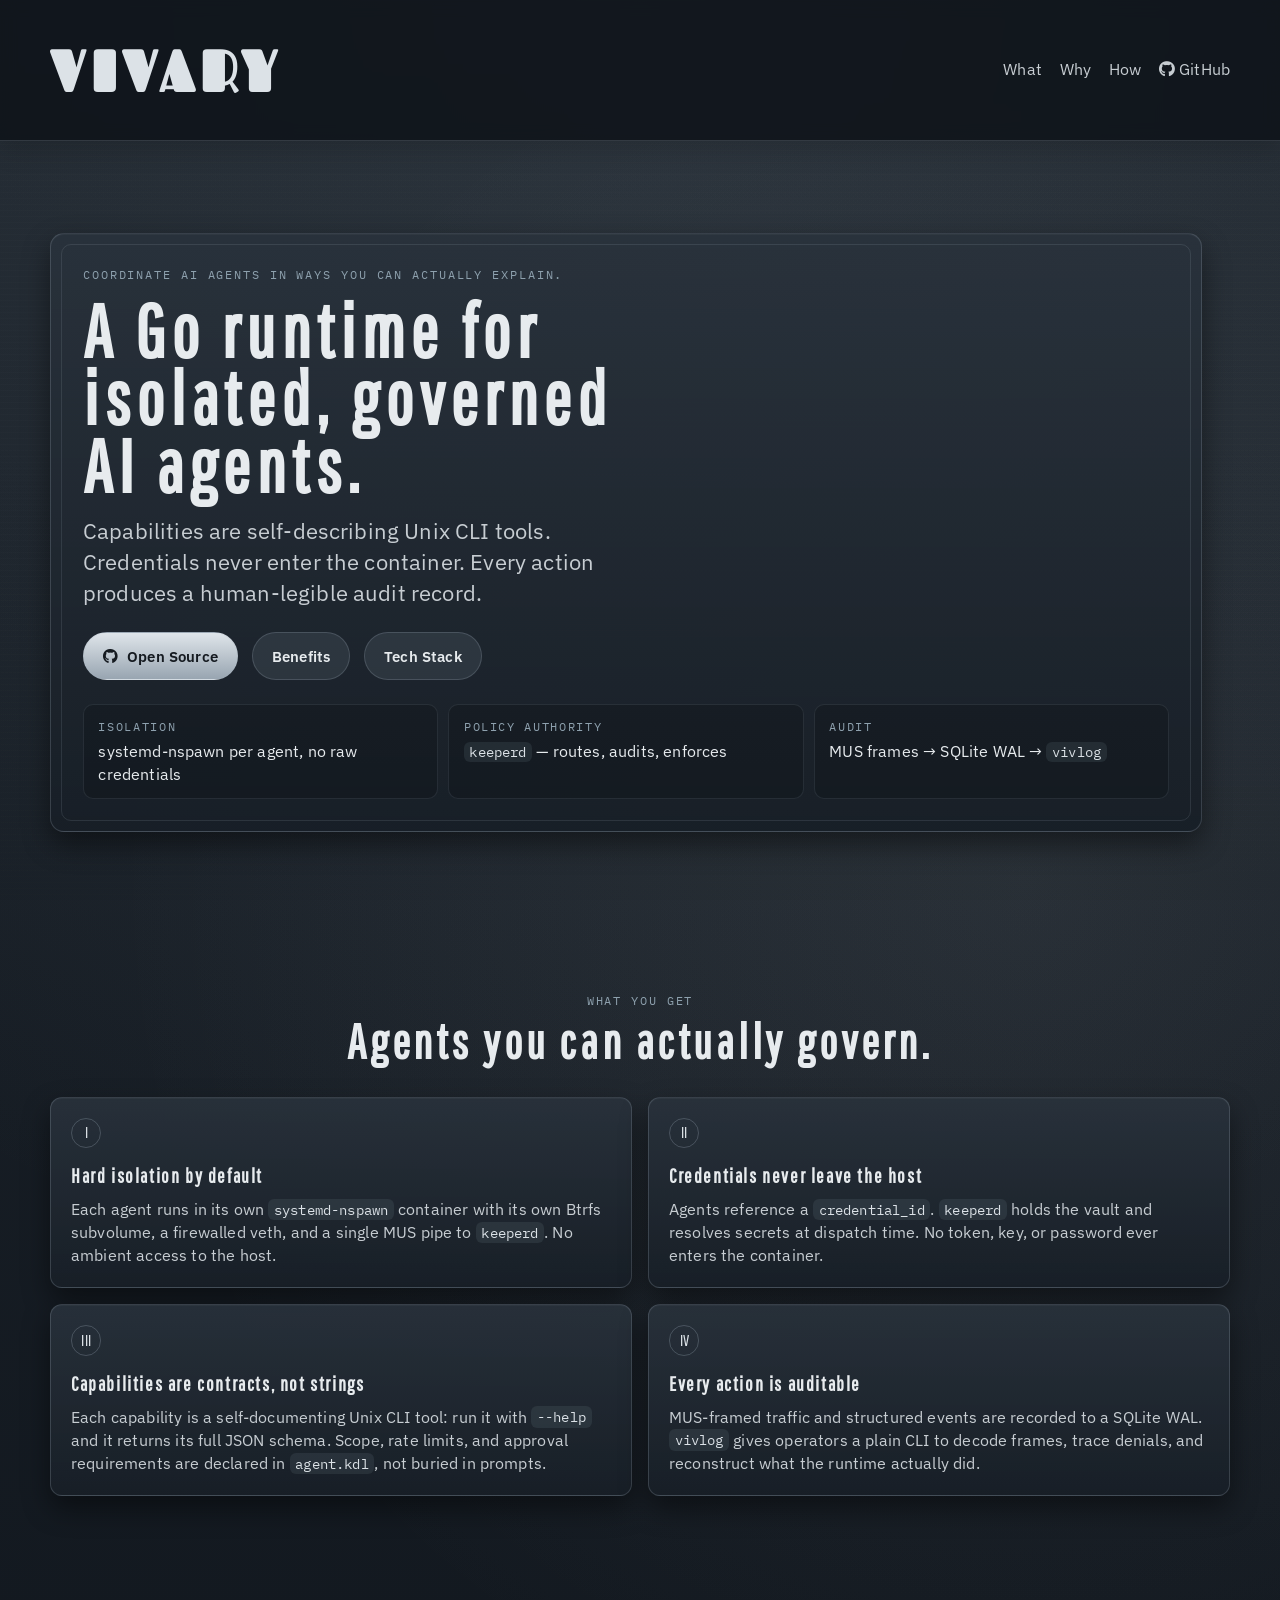
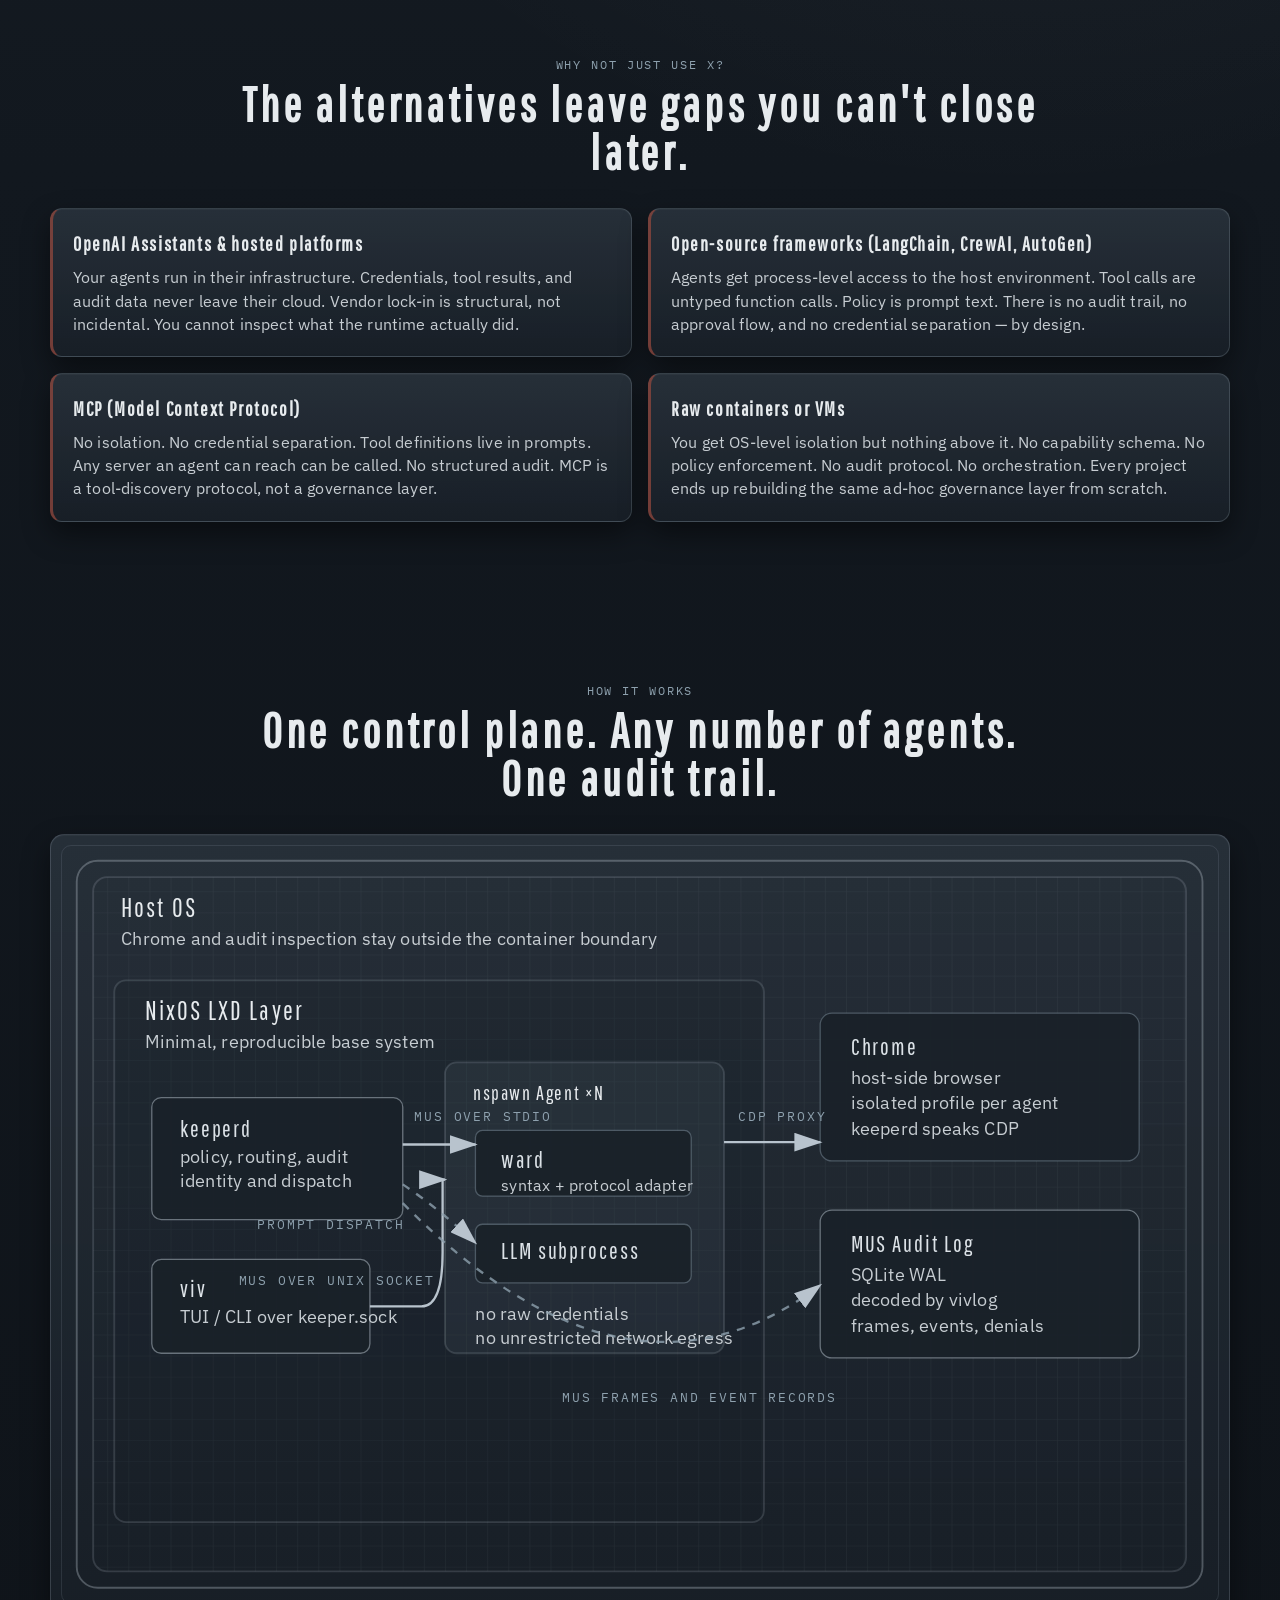
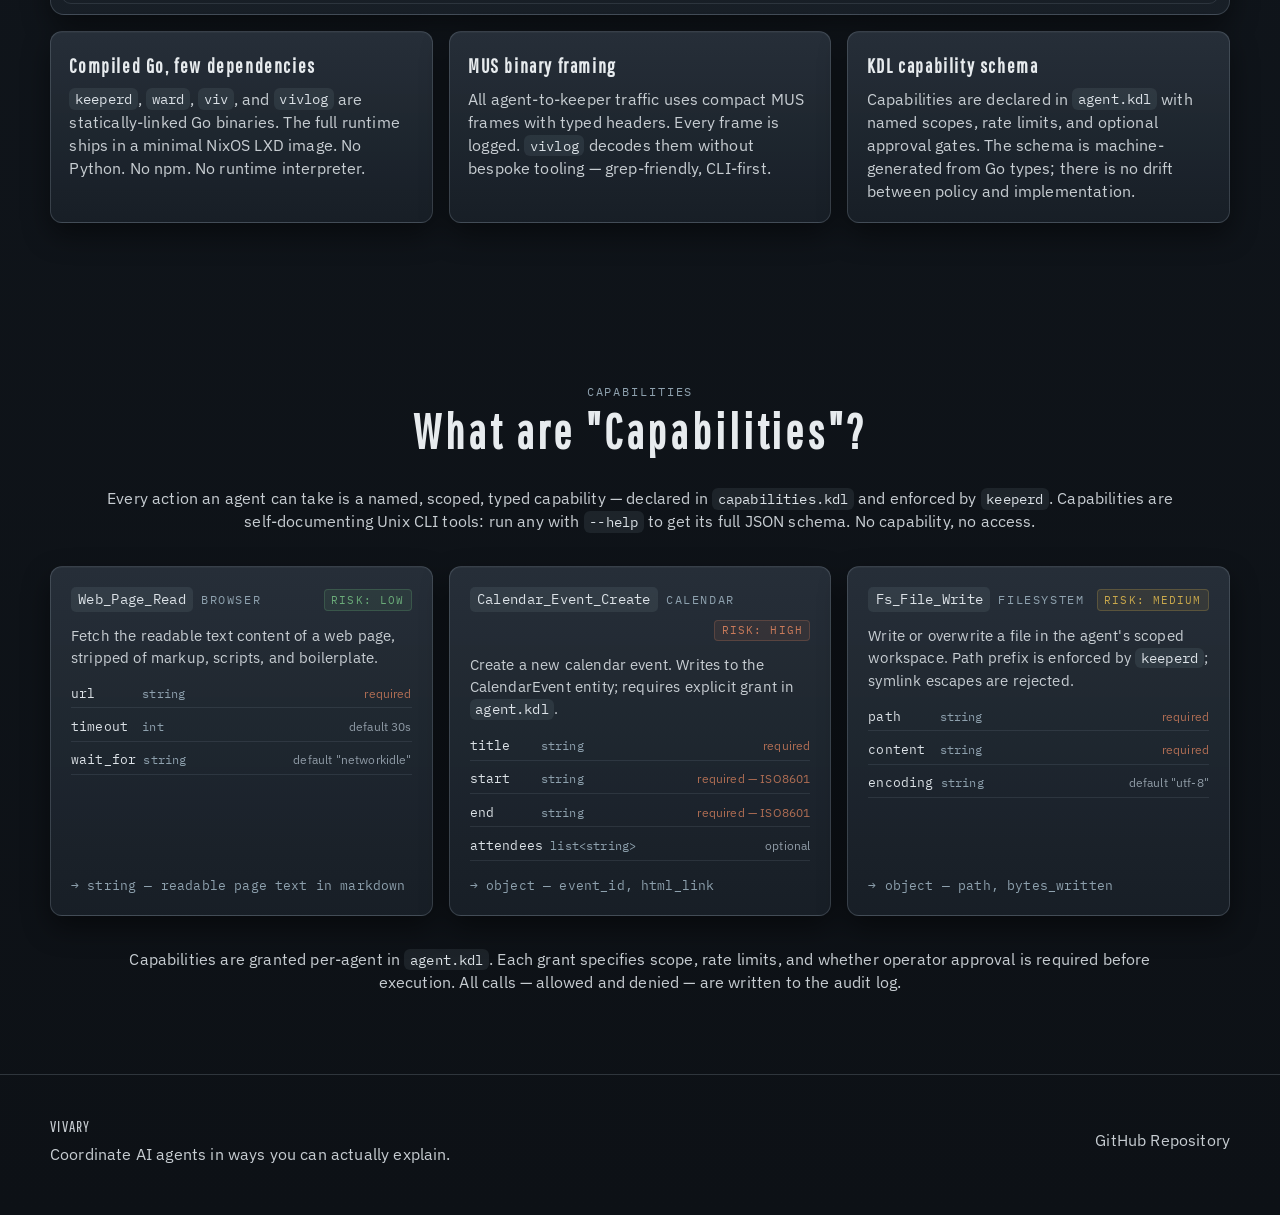
==== website/index.html @ 4c7615ca "Add scroll-shrink nav logo, update hero buttons, add Capabilities section - VIVARY logo tall on page" ====
<!DOCTYPE html>
<html lang="en">
<head>
    <meta charset="UTF-8">
    <meta name="viewport" content="width=device-width, initial-scale=1.0">
    <title>VIVARY - Coordinate AI agents in ways you can actually explain.</title>
    <link rel="stylesheet" href="style.css">
    <link rel="stylesheet" href="https://cdnjs.cloudflare.com/ajax/libs/font-awesome/6.5.1/css/all.min.css">
    <link rel="preconnect" href="https://fonts.googleapis.com">
    <link rel="preconnect" href="https://fonts.gstatic.com" crossorigin>
    <link href="https://fonts.googleapis.com/css2?family=Fascinate&family=Pathway+Gothic+One&family=IBM+Plex+Sans:wght@400;500;600&family=IBM+Plex+Mono:wght@400;500&display=swap" rel="stylesheet">
</head>
<body>
    <div class="page-shell">
        <header class="site-header">
            <nav class="container nav-bar">
                <div class="masthead-mark">
                    <span class="mark-name">VIVARY</span>
                </div>
                <ul class="nav-links">
                    <li><a href="#what">What</a></li>
                    <li><a href="#why">Why</a></li>
                    <li><a href="#how">How</a></li>
                    <li><a href="https://github.com/AgenticWrestling/vivary"><i class="fa-brands fa-github"></i> GitHub</a></li>
                </ul>
            </nav>
        </header>

        <main>
            <section class="hero">
                <div class="container">
                    <div class="hero-copy">
                        <p class="eyebrow">Coordinate AI agents in ways you can actually explain.</p>
                        <h1>A Go runtime for isolated, governed AI agents.</h1>
                        <p class="hero-lead">Capabilities are self-describing Unix CLI tools. Credentials never enter the container. Every action produces a human-legible audit record.</p>
                        <div class="hero-actions">
                            <a href="https://github.com/AgenticWrestling/vivary" class="btn btn-primary"><i class="fa-brands fa-github"></i> Open Source</a>
                            <a href="#what" class="btn btn-secondary">Benefits</a>
                            <a href="#how" class="btn btn-secondary">Tech Stack</a>
                        </div>
                        <dl class="hero-facts">
                            <div>
                                <dt>Isolation</dt>
                                <dd>systemd-nspawn per agent, no raw credentials</dd>
                            </div>
                            <div>
                                <dt>Policy Authority</dt>
                                <dd><code>keeperd</code> — routes, audits, enforces</dd>
                            </div>
                            <div>
                                <dt>Audit</dt>
                                <dd>MUS frames → SQLite WAL → <code>vivlog</code></dd>
                            </div>
                        </dl>
                    </div>
                </div>
            </section>

            <section id="what" class="principles">
                <div class="container">
                    <div class="section-heading">
                        <p class="section-kicker">What you get</p>
                        <h2>Agents you can actually govern.</h2>
                    </div>
                    <div class="principles-grid">
                        <article class="principle-card">
                            <span class="card-index">I</span>
                            <h3>Hard isolation by default</h3>
                            <p>Each agent runs in its own <code>systemd-nspawn</code> container with its own Btrfs subvolume, a firewalled veth, and a single MUS pipe to <code>keeperd</code>. No ambient access to the host.</p>
                        </article>
                        <article class="principle-card">
                            <span class="card-index">II</span>
                            <h3>Credentials never leave the host</h3>
                            <p>Agents reference a <code>credential_id</code>. <code>keeperd</code> holds the vault and resolves secrets at dispatch time. No token, key, or password ever enters the container.</p>
                        </article>
                        <article class="principle-card">
                            <span class="card-index">III</span>
                            <h3>Capabilities are contracts, not strings</h3>
                            <p>Each capability is a self-documenting Unix CLI tool: run it with <code>--help</code> and it returns its full JSON schema. Scope, rate limits, and approval requirements are declared in <code>agent.kdl</code>, not buried in prompts.</p>
                        </article>
                        <article class="principle-card">
                            <span class="card-index">IV</span>
                            <h3>Every action is auditable</h3>
                            <p>MUS-framed traffic and structured events are recorded to a SQLite WAL. <code>vivlog</code> gives operators a plain CLI to decode frames, trace denials, and reconstruct what the runtime actually did.</p>
                        </article>
                    </div>
                </div>
            </section>

            <section id="why" class="why-section">
                <div class="container">
                    <div class="section-heading">
                        <p class="section-kicker">Why not just use X?</p>
                        <h2>The alternatives leave gaps you can't close later.</h2>
                    </div>
                    <div class="why-grid">
                        <article class="why-card">
                            <h3>OpenAI Assistants &amp; hosted platforms</h3>
                            <p>Your agents run in their infrastructure. Credentials, tool results, and audit data never leave their cloud. Vendor lock-in is structural, not incidental. You cannot inspect what the runtime actually did.</p>
                        </article>
                        <article class="why-card">
                            <h3>Open-source frameworks (LangChain, CrewAI, AutoGen)</h3>
                            <p>Agents get process-level access to the host environment. Tool calls are untyped function calls. Policy is prompt text. There is no audit trail, no approval flow, and no credential separation — by design.</p>
                        </article>
                        <article class="why-card">
                            <h3>MCP (Model Context Protocol)</h3>
                            <p>No isolation. No credential separation. Tool definitions live in prompts. Any server an agent can reach can be called. No structured audit. MCP is a tool-discovery protocol, not a governance layer.</p>
                        </article>
                        <article class="why-card">
                            <h3>Raw containers or VMs</h3>
                            <p>You get OS-level isolation but nothing above it. No capability schema. No policy enforcement. No audit protocol. No orchestration. Every project ends up rebuilding the same ad-hoc governance layer from scratch.</p>
                        </article>
                    </div>
                </div>
            </section>

            <section id="how" class="apparatus">
                <div class="container">
                    <div class="section-heading">
                        <p class="section-kicker">How it works</p>
                        <h2>One control plane. Any number of agents. One audit trail.</h2>
                    </div>

                    <div class="diagram-shell">
                        <svg viewBox="0 0 980 640" xmlns="http://www.w3.org/2000/svg" class="apparatus-diagram" aria-labelledby="arch-title arch-desc" role="img">
                            <title id="arch-title">VIVARY architecture diagram</title>
                            <desc id="arch-desc">A host OS containing a NixOS LXD layer with keeperd and multiple nspawn agent containers, plus host-side Chrome and MUS audit logs decoded by vivlog.</desc>

                            <defs>
                                <marker id="signal-head" markerWidth="12" markerHeight="8" refX="11" refY="4" orient="auto">
                                    <polygon points="0 0, 12 4, 0 8" fill="#b8c3cd" />
                                </marker>
                                <pattern id="paper-grid" width="18" height="18" patternUnits="userSpaceOnUse">
                                    <path d="M 18 0 L 0 0 0 18" fill="none" stroke="rgba(184,195,205,0.08)" stroke-width="1"/>
                                </pattern>
                            </defs>

                            <rect x="10" y="10" width="960" height="620" rx="18" class="diagram-boundary outer-shell"/>
                            <rect x="24" y="24" width="932" height="592" rx="12" class="diagram-boundary inner-shell"/>
                            <rect x="24" y="24" width="932" height="592" rx="12" fill="url(#paper-grid)"/>

                            <text x="48" y="58" class="diagram-title">Host OS</text>
                            <text x="48" y="82" class="diagram-caption">Chrome and audit inspection stay outside the container boundary</text>

                            <rect x="42" y="112" width="554" height="462" rx="10" class="diagram-boundary container-zone"/>
                            <text x="68" y="146" class="diagram-title">NixOS LXD Layer</text>
                            <text x="68" y="170" class="diagram-caption">Minimal, reproducible base system</text>

                            <rect x="74" y="212" width="214" height="104" rx="8" class="diagram-box keeper-box"/>
                            <text x="98" y="246" class="diagram-box-title">keeperd</text>
                            <text x="98" y="268" class="diagram-box-text">policy, routing, audit</text>
                            <text x="98" y="288" class="diagram-box-text">identity and dispatch</text>

                            <rect x="74" y="350" width="186" height="80" rx="8" class="diagram-box ctl-box"/>
                            <text x="98" y="382" class="diagram-box-title">viv</text>
                            <text x="98" y="404" class="diagram-box-text">TUI / CLI over keeper.sock</text>

                            <rect x="324" y="182" width="238" height="248" rx="10" class="diagram-boundary ward-zone"/>
                            <text x="348" y="214" class="diagram-title small">nspawn Agent ×N</text>

                            <rect x="350" y="240" width="184" height="56" rx="6" class="diagram-box ward-box"/>
                            <text x="372" y="272" class="diagram-box-title">ward</text>
                            <text x="372" y="292" class="diagram-box-text tight">syntax + protocol adapter</text>

                            <rect x="350" y="320" width="184" height="50" rx="6" class="diagram-box llm-box"/>
                            <text x="372" y="350" class="diagram-box-title">LLM subprocess</text>

                            <text x="350" y="402" class="diagram-caption">no raw credentials</text>
                            <text x="350" y="422" class="diagram-caption">no unrestricted network egress</text>

                            <rect x="644" y="140" width="272" height="126" rx="10" class="diagram-box chrome-box"/>
                            <text x="670" y="176" class="diagram-box-title">Chrome</text>
                            <text x="670" y="200" class="diagram-box-text">host-side browser</text>
                            <text x="670" y="222" class="diagram-box-text">isolated profile per agent</text>
                            <text x="670" y="244" class="diagram-box-text">keeperd speaks CDP</text>

                            <rect x="644" y="308" width="272" height="126" rx="10" class="diagram-box audit-box"/>
                            <text x="670" y="344" class="diagram-box-title">MUS Audit Log</text>
                            <text x="670" y="368" class="diagram-box-text">SQLite WAL</text>
                            <text x="670" y="390" class="diagram-box-text">decoded by vivlog</text>
                            <text x="670" y="412" class="diagram-box-text">frames, events, denials</text>

                            <path d="M260 390 H304 Q322 390 322 344 V282 H324" class="signal-line" marker-end="url(#signal-head)"/>
                            <text x="148" y="372" class="signal-label">MUS over Unix socket</text>

                            <path d="M288 252 H350" class="signal-line" marker-end="url(#signal-head)"/>
                            <text x="298" y="232" class="signal-label">MUS over stdio</text>

                            <path d="M562 250 H644" class="signal-line" marker-end="url(#signal-head)"/>
                            <text x="574" y="232" class="signal-label">CDP proxy</text>

                            <path d="M288 286 Q318 306 350 336" class="signal-line soft" marker-end="url(#signal-head)"/>
                            <text x="164" y="324" class="signal-label">prompt dispatch</text>

                            <path d="M288 302 Q480 496 644 372" class="signal-line soft" marker-end="url(#signal-head)"/>
                            <text x="424" y="472" class="signal-label">MUS frames and event records</text>
                        </svg>
                    </div>

                    <div class="apparatus-notes">
                        <article>
                            <h3>Compiled Go, few dependencies</h3>
                            <p><code>keeperd</code>, <code>ward</code>, <code>viv</code>, and <code>vivlog</code> are statically-linked Go binaries. The full runtime ships in a minimal NixOS LXD image. No Python. No npm. No runtime interpreter.</p>
                        </article>
                        <article>
                            <h3>MUS binary framing</h3>
                            <p>All agent-to-keeper traffic uses compact MUS frames with typed headers. Every frame is logged. <code>vivlog</code> decodes them without bespoke tooling — grep-friendly, CLI-first.</p>
                        </article>
                        <article>
                            <h3>KDL capability schema</h3>
                            <p>Capabilities are declared in <code>agent.kdl</code> with named scopes, rate limits, and optional approval gates. The schema is machine-generated from Go types; there is no drift between policy and implementation.</p>
                        </article>
                    </div>
                </div>
            </section>
        </main>

            <section id="capabilities" class="capabilities-section">
                <div class="container">
                    <div class="section-heading">
                        <p class="section-kicker">Capabilities</p>
                        <h2>What are "Capabilities"?</h2>
                    </div>
                    <p class="cap-intro">Every action an agent can take is a named, scoped, typed capability — declared in <code>capabilities.kdl</code> and enforced by <code>keeperd</code>. Capabilities are self-documenting Unix CLI tools: run any with <code>--help</code> to get its full JSON schema. No capability, no access.</p>
                    <div class="cap-grid">

                        <article class="cap-card">
                            <div class="cap-head">
                                <code class="cap-name">Web_Page_Read</code>
                                <span class="cap-category">Browser</span>
                                <span class="cap-risk cap-risk--low">risk: low</span>
                            </div>
                            <p class="cap-desc">Fetch the readable text content of a web page, stripped of markup, scripts, and boilerplate.</p>
                            <ul class="cap-fields">
                                <li><span class="field-name">url</span><span class="field-type">string</span><span class="field-req">required</span></li>
                                <li><span class="field-name">timeout</span><span class="field-type">int</span><span class="field-opt">default 30s</span></li>
                                <li><span class="field-name">wait_for</span><span class="field-type">string</span><span class="field-opt">default "networkidle"</span></li>
                            </ul>
                            <div class="cap-returns">→ string — readable page text in markdown</div>
                        </article>

                        <article class="cap-card">
                            <div class="cap-head">
                                <code class="cap-name">Calendar_Event_Create</code>
                                <span class="cap-category">Calendar</span>
                                <span class="cap-risk cap-risk--high">risk: high</span>
                            </div>
                            <p class="cap-desc">Create a new calendar event. Writes to the CalendarEvent entity; requires explicit grant in <code>agent.kdl</code>.</p>
                            <ul class="cap-fields">
                                <li><span class="field-name">title</span><span class="field-type">string</span><span class="field-req">required</span></li>
                                <li><span class="field-name">start</span><span class="field-type">string</span><span class="field-req">required — ISO8601</span></li>
                                <li><span class="field-name">end</span><span class="field-type">string</span><span class="field-req">required — ISO8601</span></li>
                                <li><span class="field-name">attendees</span><span class="field-type">list&lt;string&gt;</span><span class="field-opt">optional</span></li>
                            </ul>
                            <div class="cap-returns">→ object — event_id, html_link</div>
                        </article>

                        <article class="cap-card">
                            <div class="cap-head">
                                <code class="cap-name">Fs_File_Write</code>
                                <span class="cap-category">Filesystem</span>
                                <span class="cap-risk cap-risk--medium">risk: medium</span>
                            </div>
                            <p class="cap-desc">Write or overwrite a file in the agent's scoped workspace. Path prefix is enforced by <code>keeperd</code>; symlink escapes are rejected.</p>
                            <ul class="cap-fields">
                                <li><span class="field-name">path</span><span class="field-type">string</span><span class="field-req">required</span></li>
                                <li><span class="field-name">content</span><span class="field-type">string</span><span class="field-req">required</span></li>
                                <li><span class="field-name">encoding</span><span class="field-type">string</span><span class="field-opt">default "utf-8"</span></li>
                            </ul>
                            <div class="cap-returns">→ object — path, bytes_written</div>
                        </article>

                    </div>
                    <p class="cap-note">Capabilities are granted per-agent in <code>agent.kdl</code>. Each grant specifies scope, rate limits, and whether operator approval is required before execution. All calls — allowed and denied — are written to the audit log.</p>
                </div>
            </section>

        <footer class="site-footer">
            <div class="container footer-content">
                <div>
                    <p class="footer-mark">VIVARY</p>
                    <p>Coordinate AI agents in ways you can actually explain.</p>
                </div>
                <div>
                    <a href="https://github.com/AgenticWrestling/vivary">GitHub Repository</a>
                </div>
            </div>
        </footer>
    </div>
    <script>
        const hdr = document.querySelector('.site-header');
        window.addEventListener('scroll', function () {
            hdr.classList.toggle('scrolled', window.scrollY > 80);
        }, { passive: true });
    </script>
</body>
</html>
---- website/style.css ----
:root {
    --bg-ink: #0f1318;
    --bg-deep: #1a2129;
    --bg-panel: rgba(35, 43, 53, 0.9);
    --bg-panel-strong: rgba(25, 32, 40, 0.96);
    --text-main: #e7ebee;
    --text-soft: #c7cdd2;
    --steel: #8f9ba6;
    --steel-bright: #dce2e7;
    --signal: #8ea1ae;
    --warning: #9b4b3f;
    --line: rgba(167, 181, 194, 0.22);
    --line-soft: rgba(167, 181, 194, 0.12);
    --shadow: rgba(0, 0, 0, 0.45);
    --font-display: 'Pathway Gothic One', sans-serif;
    --font-logo: 'Fascinate', serif;
    --font-body: 'IBM Plex Sans', sans-serif;
    --font-mono: 'IBM Plex Mono', monospace;
}

* {
    box-sizing: border-box;
    margin: 0;
    padding: 0;
}

html {
    scroll-behavior: smooth;
}

body {
    min-height: 100vh;
    color: var(--text-main);
    font-family: var(--font-body);
    line-height: 1.45;
    background:
        radial-gradient(circle at top, rgba(142, 161, 174, 0.14), transparent 30%),
        radial-gradient(circle at 80% 20%, rgba(220, 226, 231, 0.07), transparent 25%),
        linear-gradient(180deg, #1d242c 0%, #12181f 40%, #0d1116 100%);
    letter-spacing: 0.01em;
}

body::before {
    content: "";
    position: fixed;
    inset: 0;
    pointer-events: none;
    background:
        linear-gradient(rgba(255, 255, 255, 0.015), rgba(0, 0, 0, 0.03)),
        repeating-linear-gradient(0deg, transparent 0 5px, rgba(255, 255, 255, 0.01) 5px 6px);
    opacity: 0.65;
}

.page-shell {
    position: relative;
}

.container {
    width: min(1180px, calc(100% - 2.25rem));
    margin: 0 auto;
}

.site-header {
    position: sticky;
    top: 0;
    z-index: 10;
    backdrop-filter: blur(8px);
    background: rgba(14, 18, 24, 0.84);
    border-bottom: 1px solid var(--line);
    box-shadow: 0 8px 24px rgba(0, 0, 0, 0.16);
}

.nav-bar {
    display: flex;
    justify-content: space-between;
    align-items: center;
    gap: 1.5rem;
    min-height: 72px;
    transition: min-height 0.35s ease;
}

.site-header:not(.scrolled) .nav-bar {
    min-height: 140px;
}

.masthead-mark {
    display: flex;
    flex-direction: column;
    gap: 0.08rem;
}

.mark-kicker,
.section-kicker,
.eyebrow,
.signal-label,
.readout-label {
    font-family: var(--font-mono);
    font-size: 0.74rem;
    text-transform: uppercase;
    letter-spacing: 0.16em;
    color: var(--signal);
}

.mark-name,
.plate-logo {
    font-family: var(--font-logo);
    color: var(--steel-bright);
}

h1,
h2,
h3,
.diagram-title,
.diagram-box-title,
.footer-mark {
    font-family: var(--font-display);
    letter-spacing: 0.08em;
}

.mark-name {
    font-size: 3.8rem;
    letter-spacing: 0.06em;
    transition: font-size 0.35s ease;
}

.site-header.scrolled .mark-name {
    font-size: 1.9rem;
}

.mark-kicker {
    max-width: 24ch;
}

.nav-links {
    list-style: none;
    display: flex;
    gap: 1.1rem;
    align-items: center;
}

.nav-links a,
.site-footer a {
    color: var(--text-soft);
    text-decoration: none;
    font-size: 1rem;
}

.nav-links a:hover,
.site-footer a:hover {
    color: var(--steel-bright);
}

.hero,
.principles,
.apparatus,
.instruments {
    position: relative;
    padding: 5rem 0;
}

.hero {
    padding-top: 5.75rem;
}

.hero-grid {
    display: grid;
    grid-template-columns: minmax(0, 1.2fr) minmax(300px, 0.9fr);
    gap: 1.5rem;
    align-items: stretch;
}

.hero > .container > .hero-copy {
    max-width: 72rem;
}

.hero-copy,
.hero-plate,
.principle-card,
.diagram-shell,
.apparatus-notes article,
.instrument-panel {
    position: relative;
    background: linear-gradient(180deg, rgba(41, 50, 60, 0.9), rgba(24, 31, 39, 0.98));
    border: 1px solid var(--line);
    box-shadow: 0 12px 28px var(--shadow), inset 0 1px 0 rgba(255, 255, 255, 0.03);
}

.hero-copy,
.hero-plate,
.instrument-panel,
.diagram-shell {
    border-radius: 14px;
}

.hero-copy {
    padding: 2rem;
}

.hero-copy::before,
.hero-plate::before,
.diagram-shell::before,
.instrument-panel::before {
    content: "";
    position: absolute;
    inset: 10px;
    border: 1px solid rgba(167, 181, 194, 0.14);
    border-radius: 10px;
    pointer-events: none;
}

.eyebrow {
    margin-bottom: 0.85rem;
}

h1 {
    font-size: clamp(2.6rem, 7vw, 4.6rem);
    line-height: 0.92;
    margin-bottom: 1rem;
    color: var(--text-main);
    max-width: 20ch;
}

.hero-lead {
    font-size: clamp(1.1rem, 2vw, 1.35rem);
    color: var(--text-soft);
    max-width: 34rem;
    margin-bottom: 1.4rem;
}

.hero-actions {
    display: flex;
    gap: 0.85rem;
    flex-wrap: wrap;
    margin-bottom: 1.5rem;
}

.btn {
    display: inline-flex;
    align-items: center;
    gap: 0.55rem;
    padding: 0.75rem 1.2rem;
    border-radius: 999px;
    border: 1px solid var(--line);
    text-decoration: none;
    font-weight: 600;
    font-size: 0.95rem;
    transition: transform 180ms ease, border-color 180ms ease, background-color 180ms ease;
}

.btn:hover {
    transform: translateY(-2px);
}

.btn-primary {
    background: linear-gradient(180deg, #dfe5ea, #98a5b1);
    color: #151a20;
}

.btn-secondary {
    background: rgba(142, 161, 174, 0.14);
    color: var(--text-main);
}

.btn-secondary:hover {
    border-color: rgba(142, 161, 174, 0.55);
}

.hero-facts {
    display: grid;
    grid-template-columns: repeat(3, minmax(0, 1fr));
    gap: 0.65rem;
}

.hero-facts div {
    padding: 0.8rem 0.9rem;
    border-radius: 10px;
    background: rgba(0, 0, 0, 0.16);
    border: 1px solid var(--line-soft);
}

.hero-facts dt {
    font-family: var(--font-mono);
    font-size: 0.74rem;
    color: var(--signal);
    text-transform: uppercase;
    letter-spacing: 0.14em;
    margin-bottom: 0.3rem;
}

.hero-facts dd {
    font-size: 0.98rem;
}

.hero-plate {
    display: flex;
    align-items: center;
    justify-content: center;
    padding: 1rem;
    background:
        radial-gradient(circle at top, rgba(184, 195, 205, 0.08), transparent 40%),
        linear-gradient(180deg, rgba(38, 46, 55, 0.98), rgba(23, 29, 36, 0.98));
}

.plate-frame {
    width: 100%;
    padding: 1.35rem;
    border-radius: 12px;
    border: 1px solid rgba(167, 181, 194, 0.22);
    background: linear-gradient(180deg, rgba(31, 38, 47, 0.96), rgba(20, 25, 31, 0.98));
}

.plate-header,
.plate-readout {
    display: grid;
    gap: 0.6rem;
}

.plate-header {
    grid-template-columns: repeat(2, minmax(0, 1fr));
    font-family: var(--font-mono);
    font-size: 0.74rem;
    color: var(--signal);
    text-transform: uppercase;
    letter-spacing: 0.16em;
}

.plate-header span:last-child {
    text-align: right;
}

.plate-logo {
    margin: 1.35rem 0 0.55rem;
    font-size: clamp(2.6rem, 8vw, 5rem);
    text-align: center;
    letter-spacing: 0.06em;
}

.plate-subtitle {
    text-align: center;
    font-size: 1.05rem;
    color: var(--text-soft);
}

.plate-rule {
    height: 1px;
    margin: 1.1rem 0;
    background: linear-gradient(90deg, transparent, rgba(167, 181, 194, 0.7), transparent);
}

.plate-readout {
    grid-template-columns: 1fr;
}

.plate-readout div {
    display: flex;
    justify-content: space-between;
    gap: 1rem;
    padding: 0.7rem 0;
    border-bottom: 1px solid var(--line-soft);
}

.readout-value {
    font-family: var(--font-mono);
    color: var(--steel-bright);
    font-size: 0.84rem;
}

.section-heading {
    max-width: 50rem;
    margin: 0 auto 2rem;
    text-align: center;
}

.section-heading .section-kicker {
    margin-bottom: 0.45rem;
}

h2 {
    font-size: clamp(1.9rem, 4vw, 3rem);
    line-height: 1;
    color: var(--text-main);
}

.principles-grid,
.apparatus-notes,
.instruments-grid {
    display: grid;
    gap: 1rem;
}

.principles-grid {
    grid-template-columns: repeat(2, minmax(0, 1fr));
}

.principle-card {
    border-radius: 12px;
    padding: 1.25rem;
}

.card-index {
    display: inline-flex;
    align-items: center;
    justify-content: center;
    width: 1.9rem;
    height: 1.9rem;
    margin-bottom: 0.8rem;
    border-radius: 50%;
    border: 1px solid rgba(167, 181, 194, 0.28);
    color: var(--steel-bright);
    font-family: var(--font-display);
}

h3 {
    font-size: 1.25rem;
    margin-bottom: 0.5rem;
    color: var(--text-main);
}

.principle-card p,
.apparatus-notes p,
.instrument-panel li,
.site-footer p {
    font-size: 1rem;
    color: var(--text-soft);
}

code {
    padding: 0.08rem 0.35rem;
    border-radius: 6px;
    background: rgba(142, 161, 174, 0.12);
    color: var(--steel-bright);
    font-family: var(--font-mono);
    font-size: 0.9em;
}

.diagram-shell {
    padding: 0.9rem;
    overflow: hidden;
}

.apparatus-diagram {
    width: 100%;
    height: auto;
    display: block;
    border-radius: 8px;
}

.diagram-boundary {
    fill: none;
    stroke-width: 1.6;
}

.outer-shell {
    stroke: rgba(184, 195, 205, 0.34);
}

.inner-shell,
.container-zone,
.ward-zone {
    stroke: rgba(184, 195, 205, 0.18);
}

.container-zone {
    fill: rgba(24, 32, 41, 0.24);
}

.ward-zone {
    fill: rgba(142, 161, 174, 0.08);
}

.diagram-title {
    fill: var(--text-main);
    font-family: var(--font-display);
    font-size: 22px;
    letter-spacing: 0.08em;
}

.diagram-title.small {
    font-size: 17px;
}

.diagram-caption,
.diagram-box-text {
    fill: var(--text-soft);
    font-family: var(--font-body);
    font-size: 15px;
}

.diagram-box {
    fill: rgba(26, 33, 41, 0.92);
    stroke-width: 1.1;
}

.keeper-box,
.ctl-box,
.audit-box {
    stroke: rgba(184, 195, 205, 0.5);
}

.ward-box,
.chrome-box,
.llm-box {
    stroke: rgba(142, 161, 174, 0.42);
}

.diagram-box-title {
    fill: var(--steel-bright);
    font-family: var(--font-display);
    font-size: 20px;
    letter-spacing: 0.08em;
}

.diagram-box-text.tight {
    font-size: 14px;
}

.signal-line {
    fill: none;
    stroke: #b8c3cd;
    stroke-width: 2;
}

.signal-line.soft {
    stroke: rgba(142, 161, 174, 0.8);
    stroke-dasharray: 7 7;
}

.signal-label {
    fill: var(--signal);
    font-family: var(--font-mono);
    font-size: 11px;
    letter-spacing: 0.14em;
    text-transform: uppercase;
}

.apparatus-notes {
    margin-top: 1rem;
    grid-template-columns: repeat(3, minmax(0, 1fr));
}

.apparatus-notes article,
.instrument-panel {
    border-radius: 12px;
    padding: 1.15rem;
}

.instruments-grid {
    grid-template-columns: repeat(2, minmax(0, 1fr));
}

.instrument-panel.dark {
    background: linear-gradient(180deg, rgba(22, 28, 35, 0.98), rgba(16, 21, 27, 0.98));
}

.instrument-list {
    list-style: none;
    display: grid;
    gap: 0.75rem;
    margin-top: 1rem;
}

.instrument-list li {
    display: flex;
    align-items: baseline;
    gap: 0.7rem;
    padding-bottom: 0.7rem;
    border-bottom: 1px solid var(--line-soft);
}

.instrument-list span {
    min-width: 1.8rem;
    font-family: var(--font-mono);
    color: var(--steel-bright);
    font-size: 0.8rem;
}

.instrument-list.muted span {
    color: var(--warning);
}

.site-footer {
    padding: 2.5rem 0 3rem;
    border-top: 1px solid var(--line);
}

.footer-content {
    display: flex;
    justify-content: space-between;
    align-items: center;
    gap: 1rem;
}

.footer-mark {
    font-size: 1.2rem;
    color: var(--steel-bright);
    margin-bottom: 0.3rem;
}

@media (max-width: 980px) {
    .hero-grid,
    .principles-grid,
    .apparatus-notes,
    .instruments-grid,
    .hero-facts {
        grid-template-columns: 1fr;
    }

    .nav-bar,
    .footer-content {
        flex-direction: column;
        align-items: flex-start;
    }

    .nav-links {
        flex-wrap: wrap;
    }

    .diagram-shell {
        padding: 0.7rem;
    }

    .why-grid {
        grid-template-columns: 1fr;
    }
}

@media (max-width: 680px) {
    .hero,
    .principles,
    .apparatus,
    .instruments {
        padding: 4rem 0;
    }

    .container {
        width: min(100% - 1.3rem, 1180px);
    }

    .hero-copy,
    .hero-plate,
    .principle-card,
    .apparatus-notes article,
    .instrument-panel {
        padding: 1rem;
    }

    .btn {
        width: 100%;
        justify-content: center;
    }

    .plate-header,
    .plate-readout div {
        grid-template-columns: 1fr;
    }

    .plate-header span:last-child {
        text-align: left;
    }

    .nav-links {
        gap: 0.7rem;
    }

    .nav-links a {
        font-size: 0.95rem;
    }

    .hero-facts {
        grid-template-columns: 1fr;
    }

    .why-section {
        padding: 4rem 0;
    }
}

.why-section {
    position: relative;
    padding: 5rem 0;
}

.why-grid {
    display: grid;
    grid-template-columns: repeat(2, minmax(0, 1fr));
    gap: 1rem;
}

.why-card {
    position: relative;
    background: linear-gradient(180deg, rgba(41, 50, 60, 0.9), rgba(24, 31, 39, 0.98));
    border: 1px solid var(--line);
    border-left: 3px solid rgba(155, 75, 63, 0.7);
    box-shadow: 0 12px 28px var(--shadow), inset 0 1px 0 rgba(255, 255, 255, 0.03);
    border-radius: 12px;
    padding: 1.25rem;
}

.why-card h3 {
    color: var(--text-main);
    margin-bottom: 0.5rem;
}

.why-card p {
    font-size: 1rem;
    color: var(--text-soft);
}

/* ── Capabilities section ─────────────────────────────────────────────────── */

.capabilities-section {
    position: relative;
    padding: 5rem 0;
}

.cap-intro,
.cap-note {
    max-width: 68rem;
    margin: 0 auto 2rem;
    text-align: center;
    font-size: 1rem;
    color: var(--text-soft);
}

.cap-note {
    margin-top: 2rem;
    margin-bottom: 0;
}

.cap-grid {
    display: grid;
    grid-template-columns: repeat(3, minmax(0, 1fr));
    gap: 1rem;
}

.cap-card {
    position: relative;
    background: linear-gradient(180deg, rgba(41, 50, 60, 0.9), rgba(24, 31, 39, 0.98));
    border: 1px solid var(--line);
    border-radius: 12px;
    padding: 1.25rem;
    box-shadow: 0 12px 28px var(--shadow), inset 0 1px 0 rgba(255, 255, 255, 0.03);
    display: flex;
    flex-direction: column;
    gap: 0.75rem;
}

.cap-head {
    display: flex;
    align-items: baseline;
    flex-wrap: wrap;
    gap: 0.5rem;
}

.cap-name {
    font-family: var(--font-mono);
    font-size: 0.88rem;
    color: var(--steel-bright);
    background: rgba(142, 161, 174, 0.12);
    padding: 0.15rem 0.45rem;
    border-radius: 5px;
    letter-spacing: 0.02em;
}

.cap-category {
    font-family: var(--font-mono);
    font-size: 0.72rem;
    text-transform: uppercase;
    letter-spacing: 0.14em;
    color: var(--signal);
}

.cap-risk {
    font-family: var(--font-mono);
    font-size: 0.7rem;
    text-transform: uppercase;
    letter-spacing: 0.1em;
    padding: 0.1rem 0.4rem;
    border-radius: 4px;
    margin-left: auto;
}

.cap-risk--low    { color: #6aab79; background: rgba(106, 171, 121, 0.1); border: 1px solid rgba(106, 171, 121, 0.25); }
.cap-risk--medium { color: #c9a84c; background: rgba(201, 168, 76, 0.1);  border: 1px solid rgba(201, 168, 76, 0.25); }
.cap-risk--high   { color: #c97a5a; background: rgba(201, 122, 90, 0.1);  border: 1px solid rgba(201, 122, 90, 0.25); }

.cap-desc {
    font-size: 0.95rem;
    color: var(--text-soft);
}

.cap-fields {
    list-style: none;
    display: flex;
    flex-direction: column;
    gap: 0.3rem;
    flex: 1;
}

.cap-fields li {
    display: flex;
    align-items: baseline;
    gap: 0.45rem;
    font-size: 0.84rem;
    padding: 0.25rem 0;
    border-bottom: 1px solid var(--line-soft);
}

.field-name {
    font-family: var(--font-mono);
    color: var(--steel-bright);
    min-width: 8ch;
}

.field-type {
    font-family: var(--font-mono);
    font-size: 0.78rem;
    color: var(--signal);
}

.field-req {
    font-size: 0.76rem;
    color: rgba(201, 122, 90, 0.85);
    margin-left: auto;
}

.field-opt {
    font-size: 0.76rem;
    color: var(--steel);
    margin-left: auto;
}

.cap-returns {
    font-family: var(--font-mono);
    font-size: 0.8rem;
    color: var(--signal);
    padding-top: 0.25rem;
}

.cap-returns span {
    color: var(--steel-bright);
}

@media (max-width: 980px) {
    .cap-grid {
        grid-template-columns: 1fr;
    }

    .capabilities-section {
        padding: 4rem 0;
    }
}
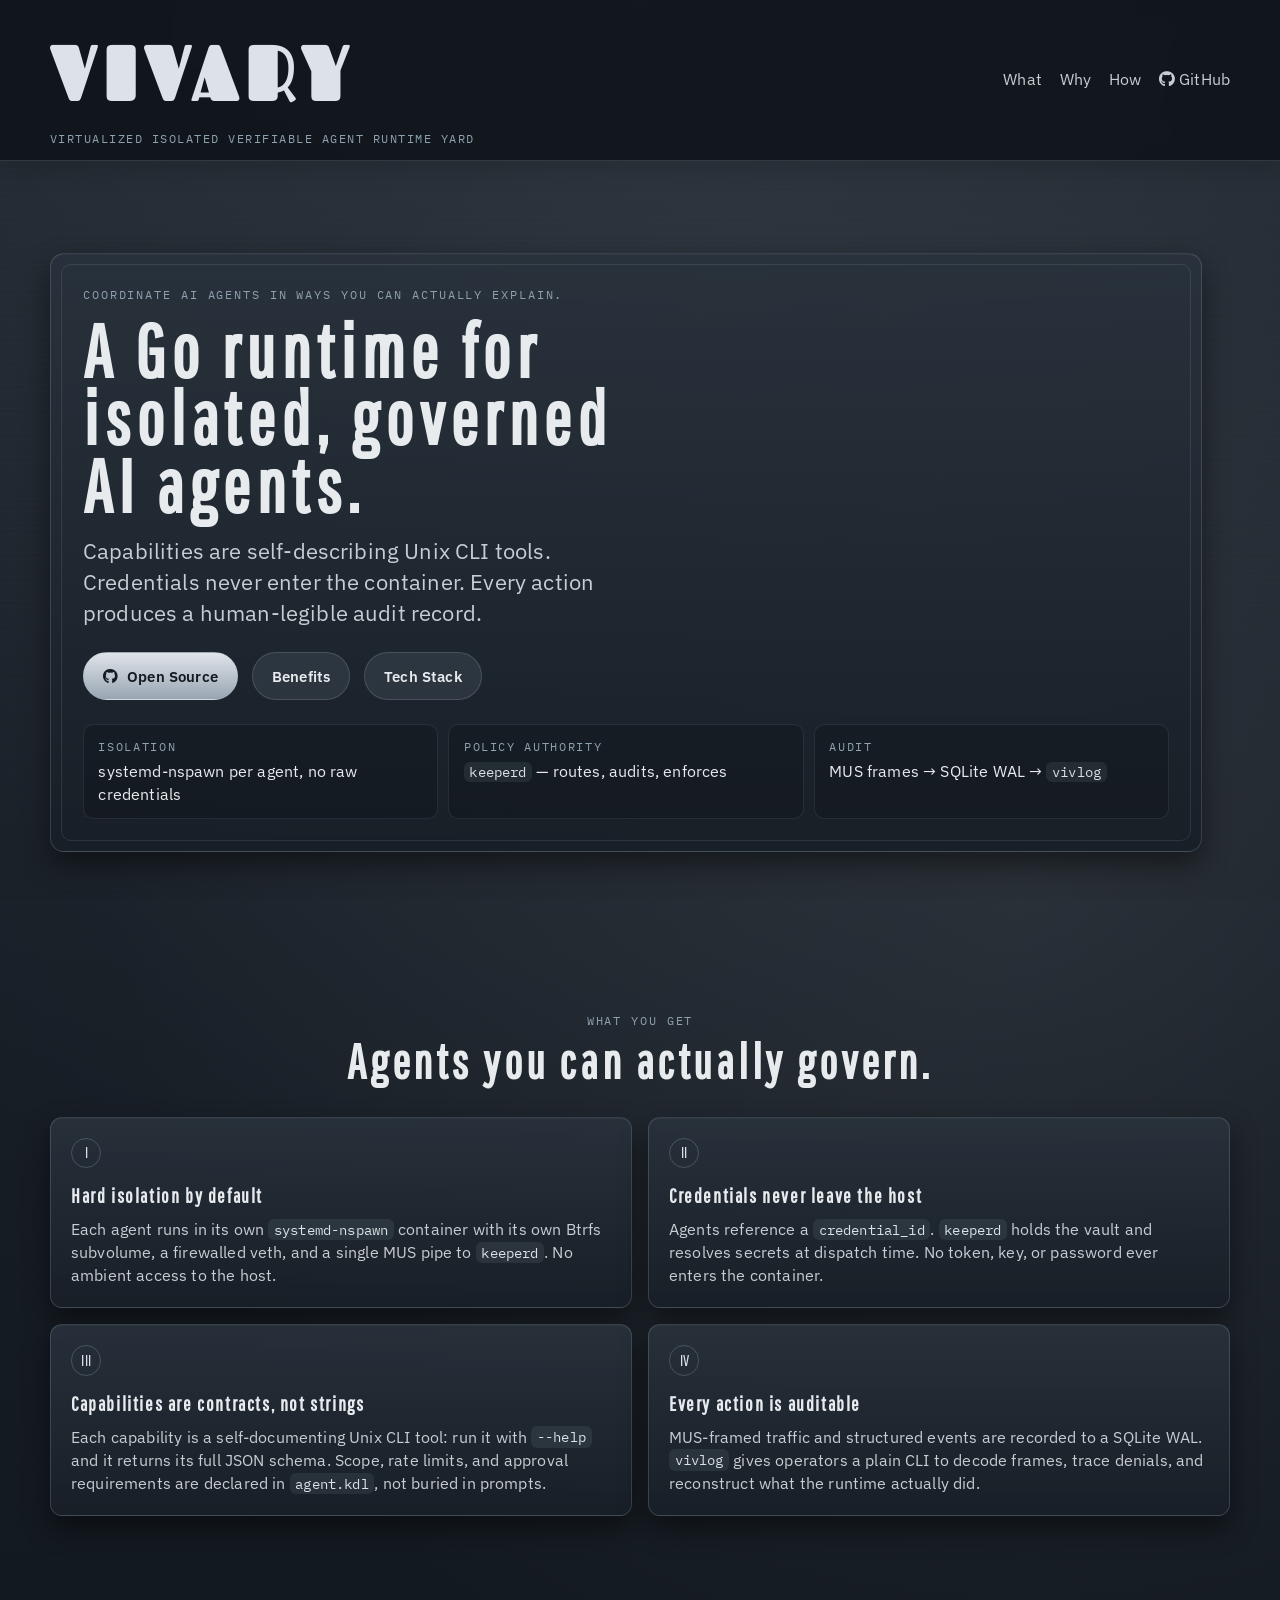
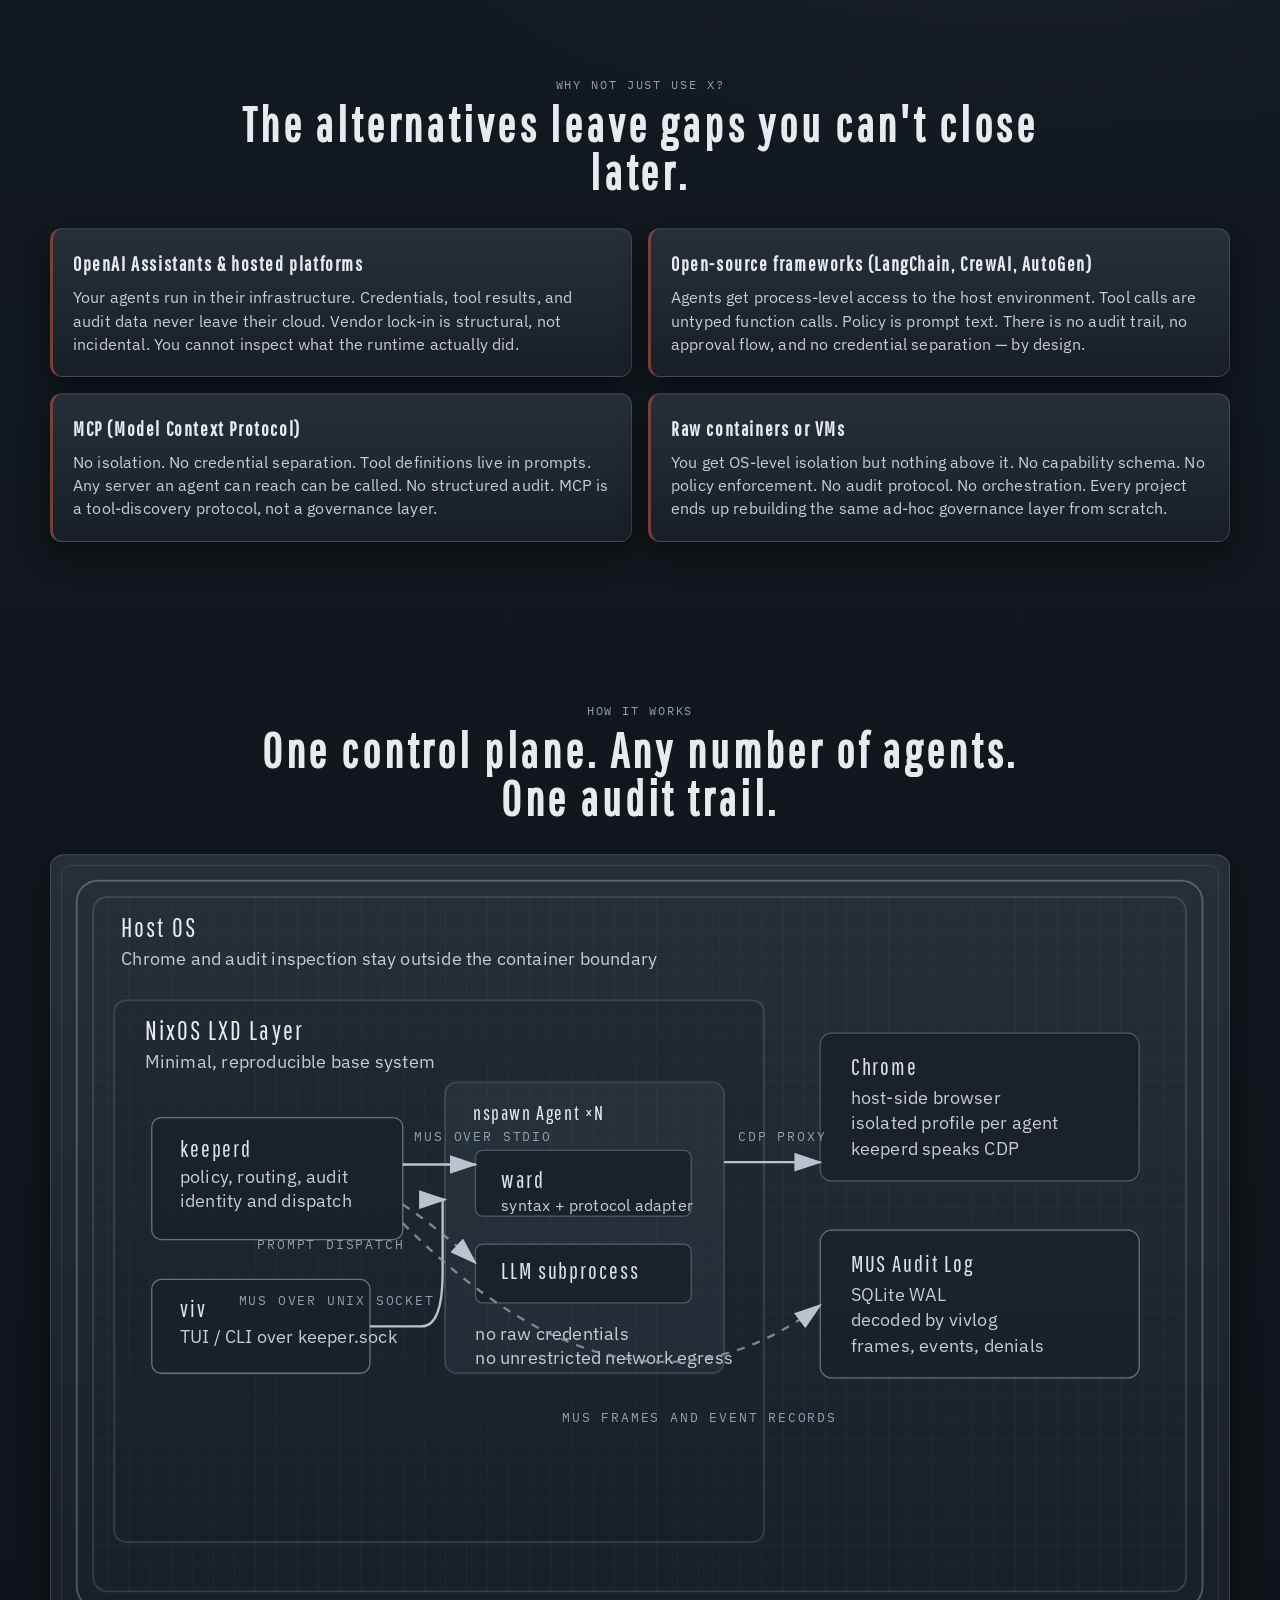
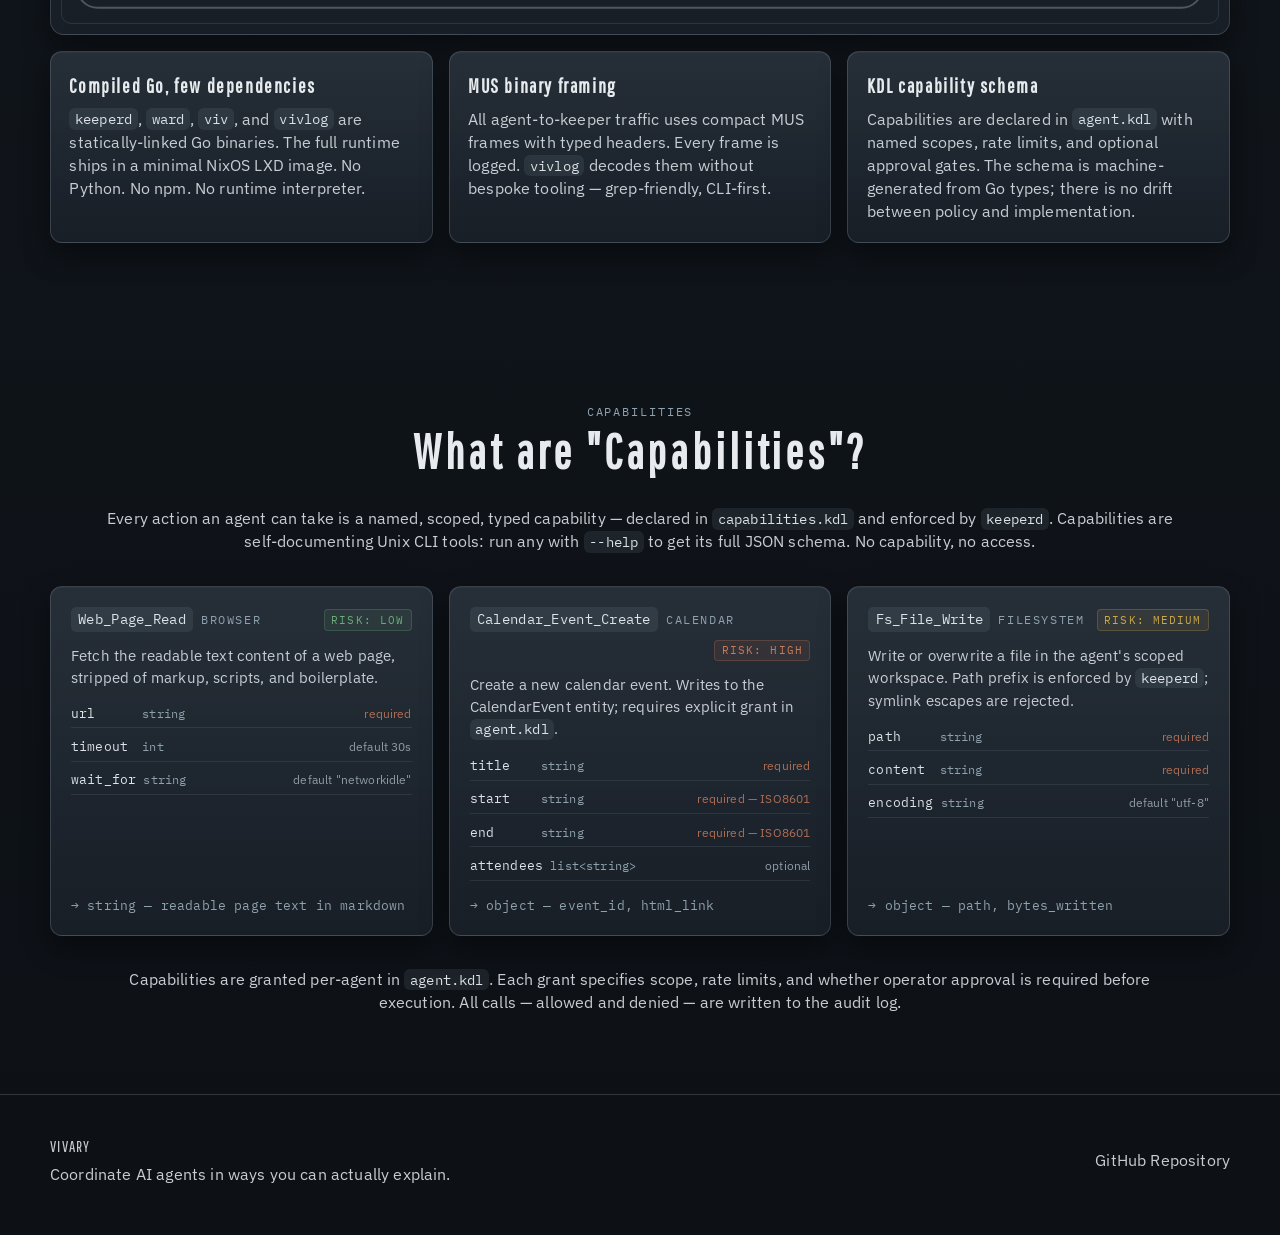
==== commit b3987b13: "Smooth scroll-driven logo animation; add acronym subtitle - Replace binary class-toggle with CSS var" ====
--- a/website/index.html
+++ b/website/index.html
@@ -16,6 +16,7 @@
             <nav class="container nav-bar">
                 <div class="masthead-mark">
                     <span class="mark-name">VIVARY</span>
+                    <span class="mark-acronym">Virtualized Isolated Verifiable Agent Runtime Yard</span>
                 </div>
                 <ul class="nav-links">
                     <li><a href="#what">What</a></li>
@@ -288,10 +289,33 @@
         </footer>
     </div>
     <script>
-        const hdr = document.querySelector('.site-header');
-        window.addEventListener('scroll', function () {
-            hdr.classList.toggle('scrolled', window.scrollY > 80);
-        }, { passive: true });
+        (function () {
+            var root = document.documentElement;
+            var raf = false;
+
+            function update() {
+                var y = window.scrollY;
+                // Logo: 5rem → 1.9rem over first 160px of scroll
+                var t = Math.min(1, y / 160);
+                var logoSize = (5 - (5 - 1.9) * t).toFixed(3);
+                var navHeight = Math.round(160 - (160 - 72) * t);
+                // Acronym fades out faster — gone by 80px
+                var ta = Math.min(1, y / 80);
+                var acronymOpacity = (1 - ta).toFixed(3);
+
+                root.style.setProperty('--logo-size', logoSize + 'rem');
+                root.style.setProperty('--nav-height', navHeight + 'px');
+                root.style.setProperty('--acronym-opacity', acronymOpacity);
+                raf = false;
+            }
+
+            window.addEventListener('scroll', function () {
+                if (!raf) {
+                    raf = true;
+                    requestAnimationFrame(update);
+                }
+            }, { passive: true });
+        })();
     </script>
 </body>
 </html>
--- a/website/style.css
+++ b/website/style.css
@@ -75,12 +75,7 @@
     justify-content: space-between;
     align-items: center;
     gap: 1.5rem;
-    min-height: 72px;
-    transition: min-height 0.35s ease;
-}
-
-.site-header:not(.scrolled) .nav-bar {
-    min-height: 140px;
+    min-height: var(--nav-height, 160px);
 }
 
 .masthead-mark {
@@ -118,13 +113,20 @@
 }
 
 .mark-name {
-    font-size: 3.8rem;
+    font-size: var(--logo-size, 5rem);
     letter-spacing: 0.06em;
-    transition: font-size 0.35s ease;
-}
-
-.site-header.scrolled .mark-name {
-    font-size: 1.9rem;
+}
+
+.mark-acronym {
+    font-family: var(--font-mono);
+    font-size: 0.72rem;
+    text-transform: uppercase;
+    letter-spacing: 0.13em;
+    color: var(--signal);
+    opacity: var(--acronym-opacity, 1);
+    white-space: nowrap;
+    overflow: hidden;
+    line-height: 1.4;
 }
 
 .mark-kicker {
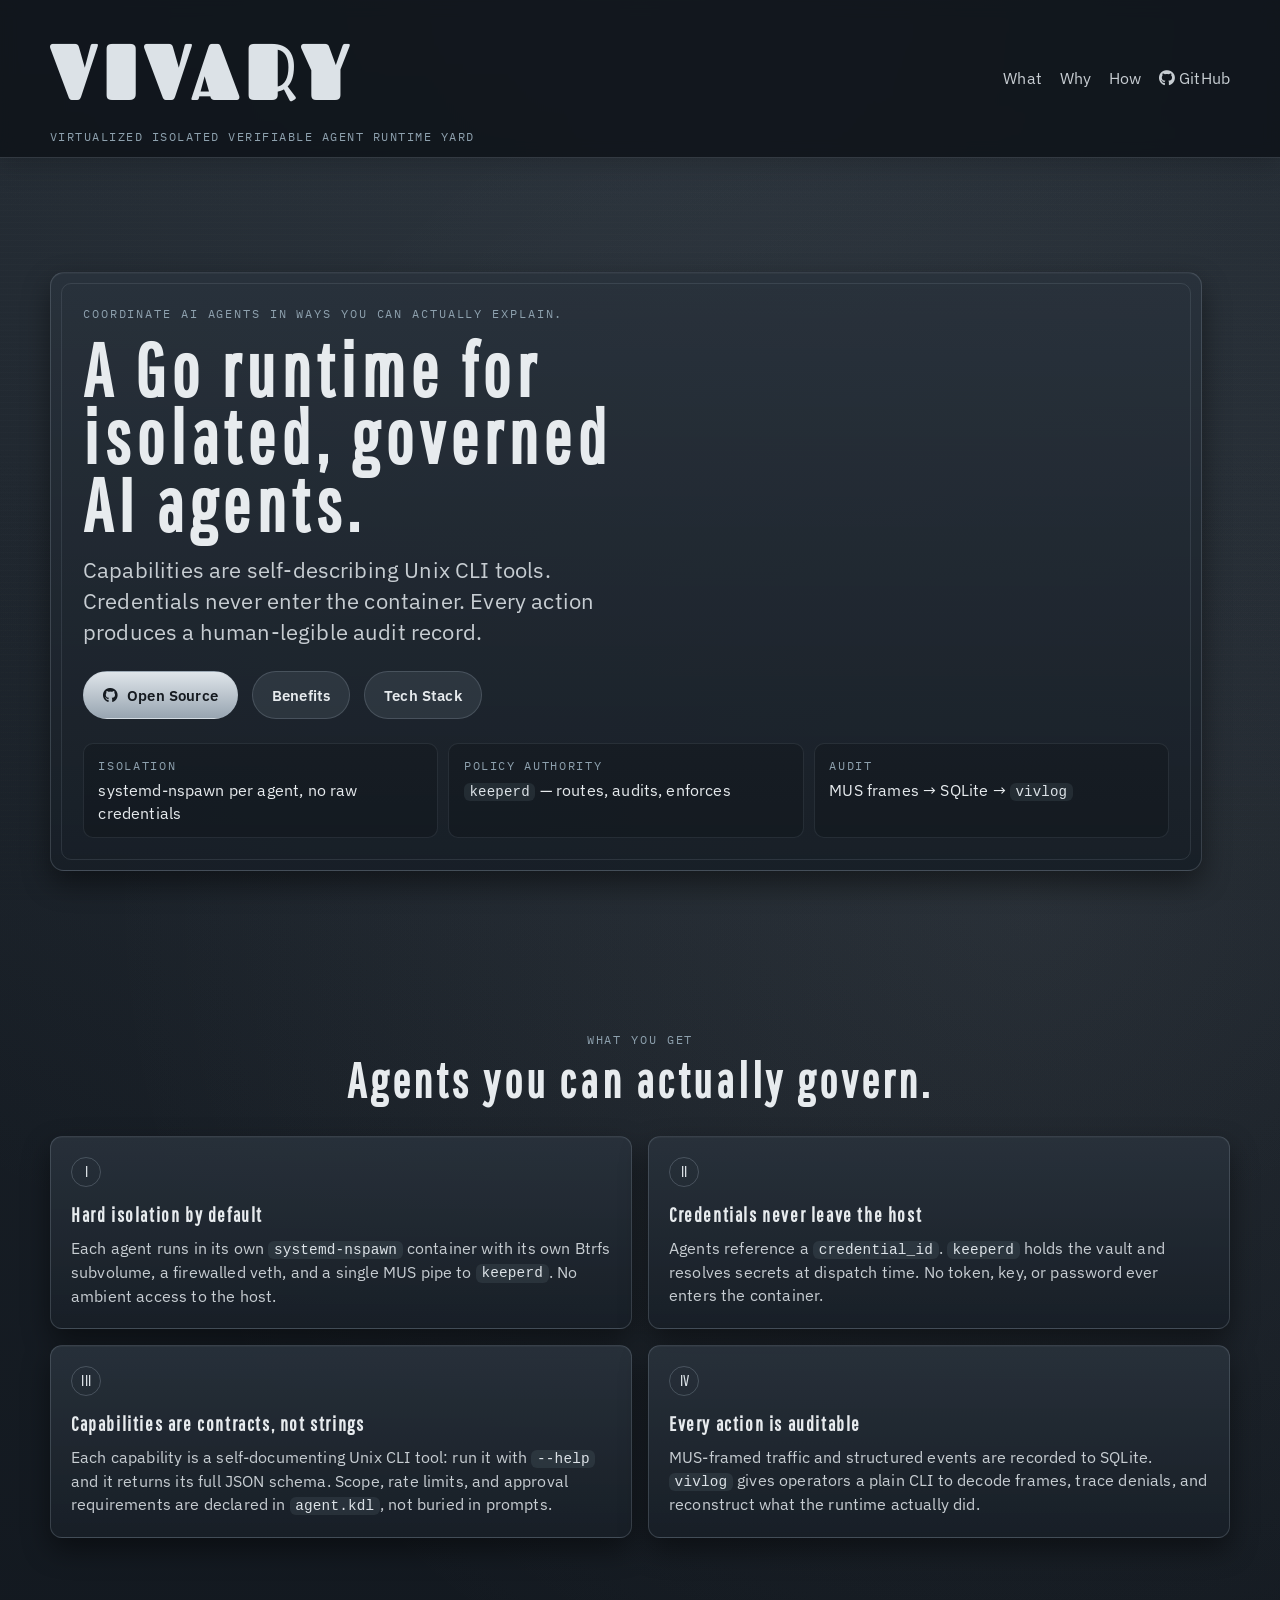
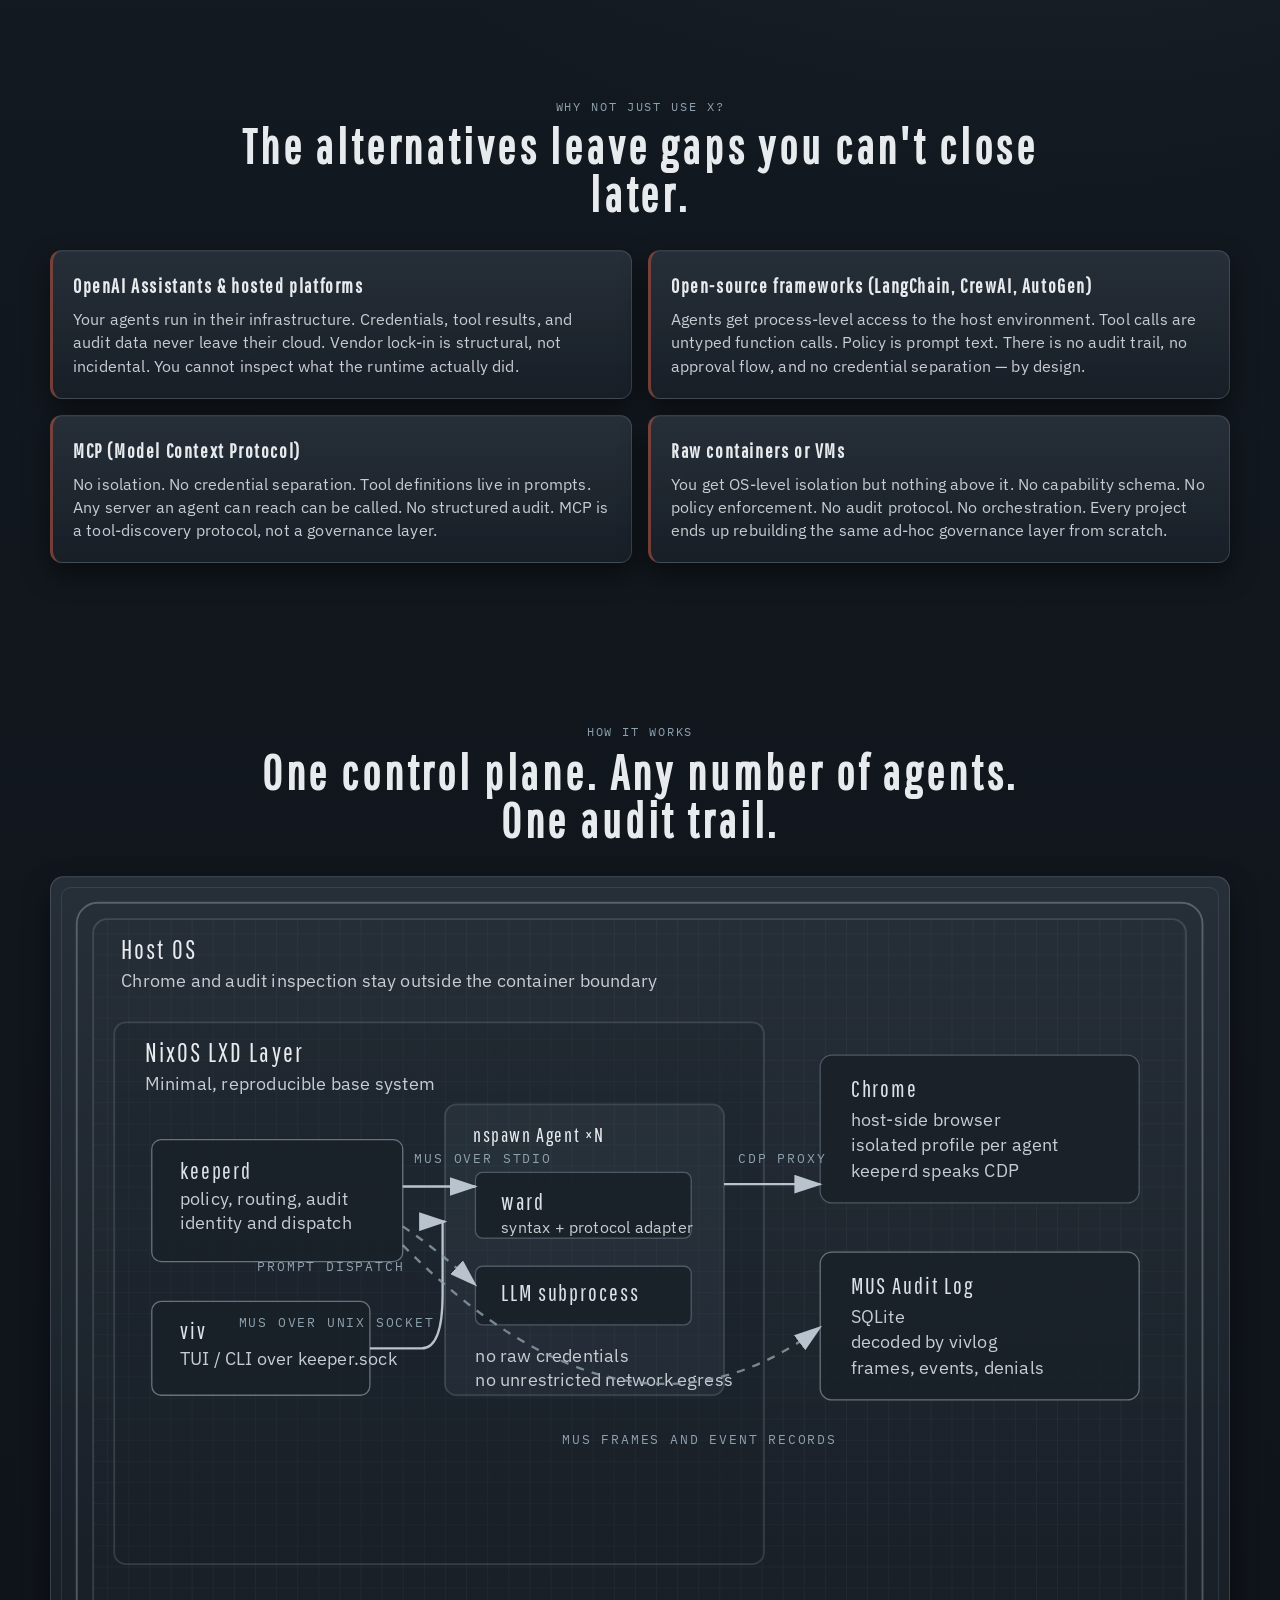
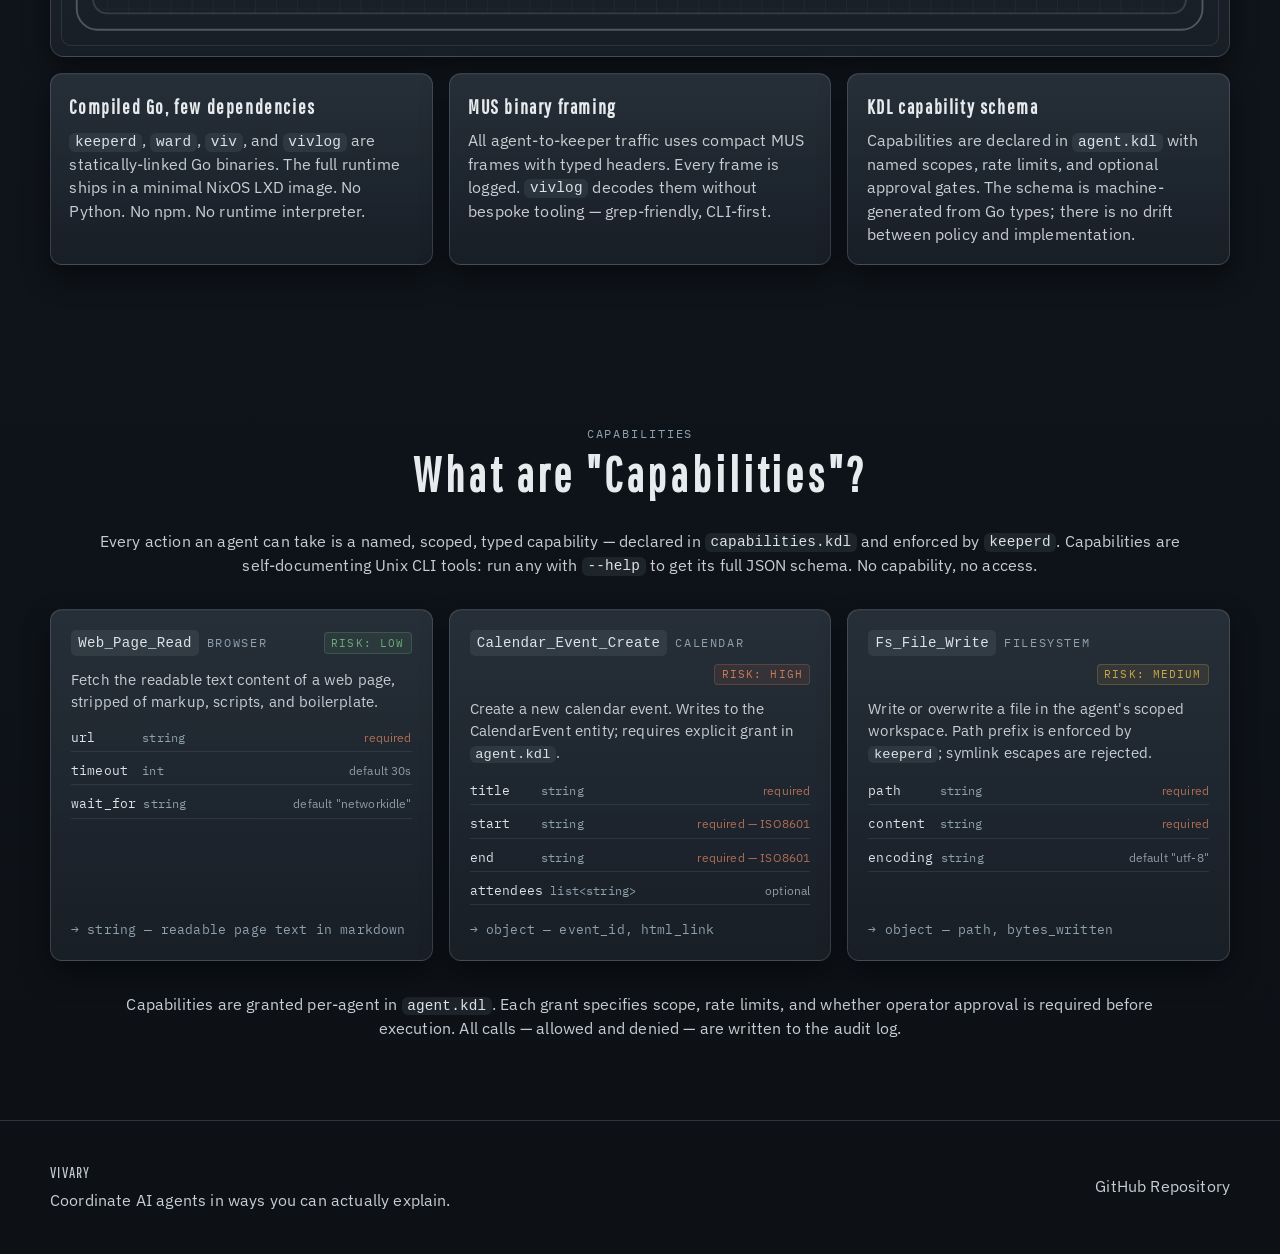
==== commit 60dc46c3: "Fix logo pulsing, bold monospace, SQLite label cleanup - Header: position fixed (not sticky) — elimi" ====
--- a/website/index.html
+++ b/website/index.html
@@ -50,7 +50,7 @@
                             </div>
                             <div>
                                 <dt>Audit</dt>
-                                <dd>MUS frames → SQLite WAL → <code>vivlog</code></dd>
+                                <dd>MUS frames → SQLite → <code>vivlog</code></dd>
                             </div>
                         </dl>
                     </div>
@@ -82,7 +82,7 @@
                         <article class="principle-card">
                             <span class="card-index">IV</span>
                             <h3>Every action is auditable</h3>
-                            <p>MUS-framed traffic and structured events are recorded to a SQLite WAL. <code>vivlog</code> gives operators a plain CLI to decode frames, trace denials, and reconstruct what the runtime actually did.</p>
+                            <p>MUS-framed traffic and structured events are recorded to SQLite. <code>vivlog</code> gives operators a plain CLI to decode frames, trace denials, and reconstruct what the runtime actually did.</p>
                         </article>
                     </div>
                 </div>
@@ -177,7 +177,7 @@
 
                             <rect x="644" y="308" width="272" height="126" rx="10" class="diagram-box audit-box"/>
                             <text x="670" y="344" class="diagram-box-title">MUS Audit Log</text>
-                            <text x="670" y="368" class="diagram-box-text">SQLite WAL</text>
+                            <text x="670" y="368" class="diagram-box-text">SQLite</text>
                             <text x="670" y="390" class="diagram-box-text">decoded by vivlog</text>
                             <text x="670" y="412" class="diagram-box-text">frames, events, denials</text>
 
@@ -298,13 +298,11 @@
                 // Logo: 5rem → 1.9rem over first 160px of scroll
                 var t = Math.min(1, y / 160);
                 var logoSize = (5 - (5 - 1.9) * t).toFixed(3);
-                var navHeight = Math.round(160 - (160 - 72) * t);
                 // Acronym fades out faster — gone by 80px
                 var ta = Math.min(1, y / 80);
                 var acronymOpacity = (1 - ta).toFixed(3);
 
                 root.style.setProperty('--logo-size', logoSize + 'rem');
-                root.style.setProperty('--nav-height', navHeight + 'px');
                 root.style.setProperty('--acronym-opacity', acronymOpacity);
                 raf = false;
             }
--- a/website/style.css
+++ b/website/style.css
@@ -61,8 +61,10 @@
 }
 
 .site-header {
-    position: sticky;
+    position: fixed;
     top: 0;
+    left: 0;
+    right: 0;
     z-index: 10;
     backdrop-filter: blur(8px);
     background: rgba(14, 18, 24, 0.84);
@@ -75,7 +77,12 @@
     justify-content: space-between;
     align-items: center;
     gap: 1.5rem;
-    min-height: var(--nav-height, 160px);
+    min-height: 72px;
+    padding: 0.75rem 0;
+}
+
+main {
+    padding-top: 180px;
 }
 
 .masthead-mark {
@@ -432,6 +439,7 @@
     background: rgba(142, 161, 174, 0.12);
     color: var(--steel-bright);
     font-family: var(--font-mono);
+    font-weight: 500;
     font-size: 0.9em;
 }
 
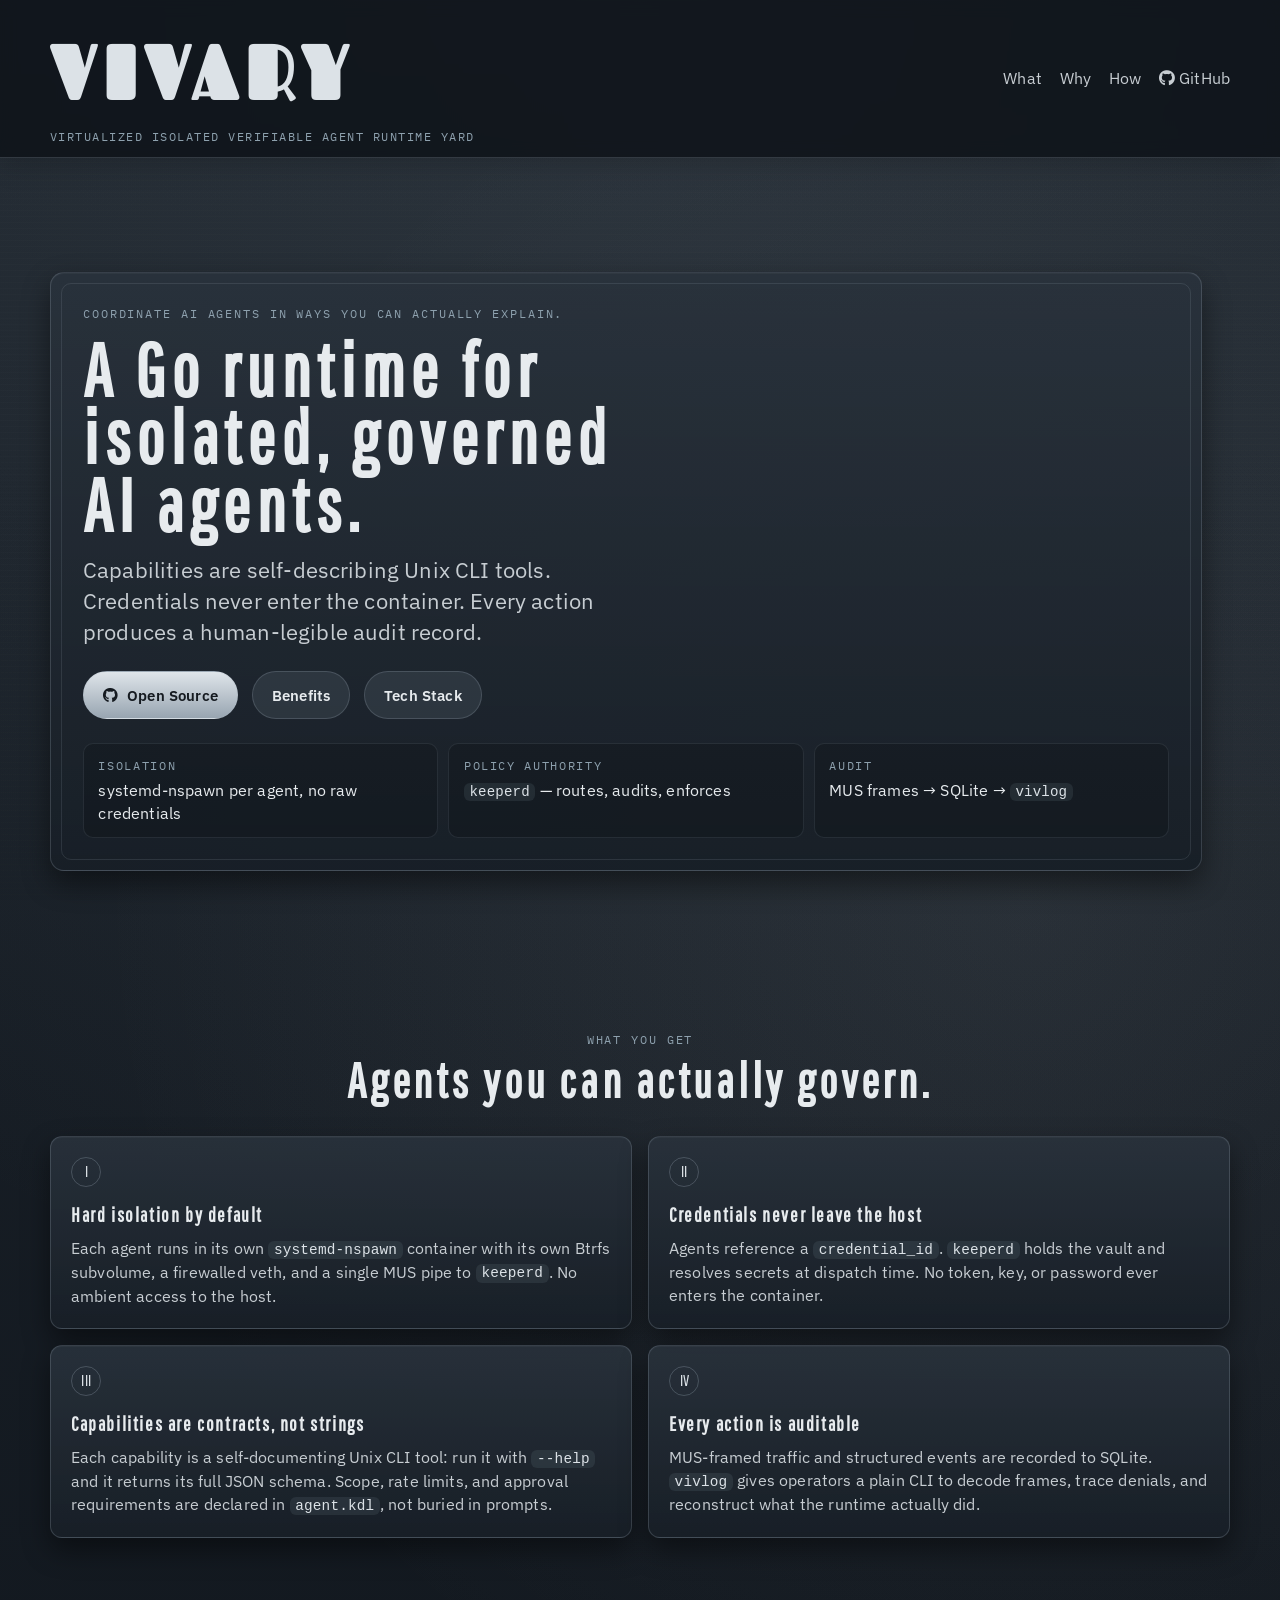
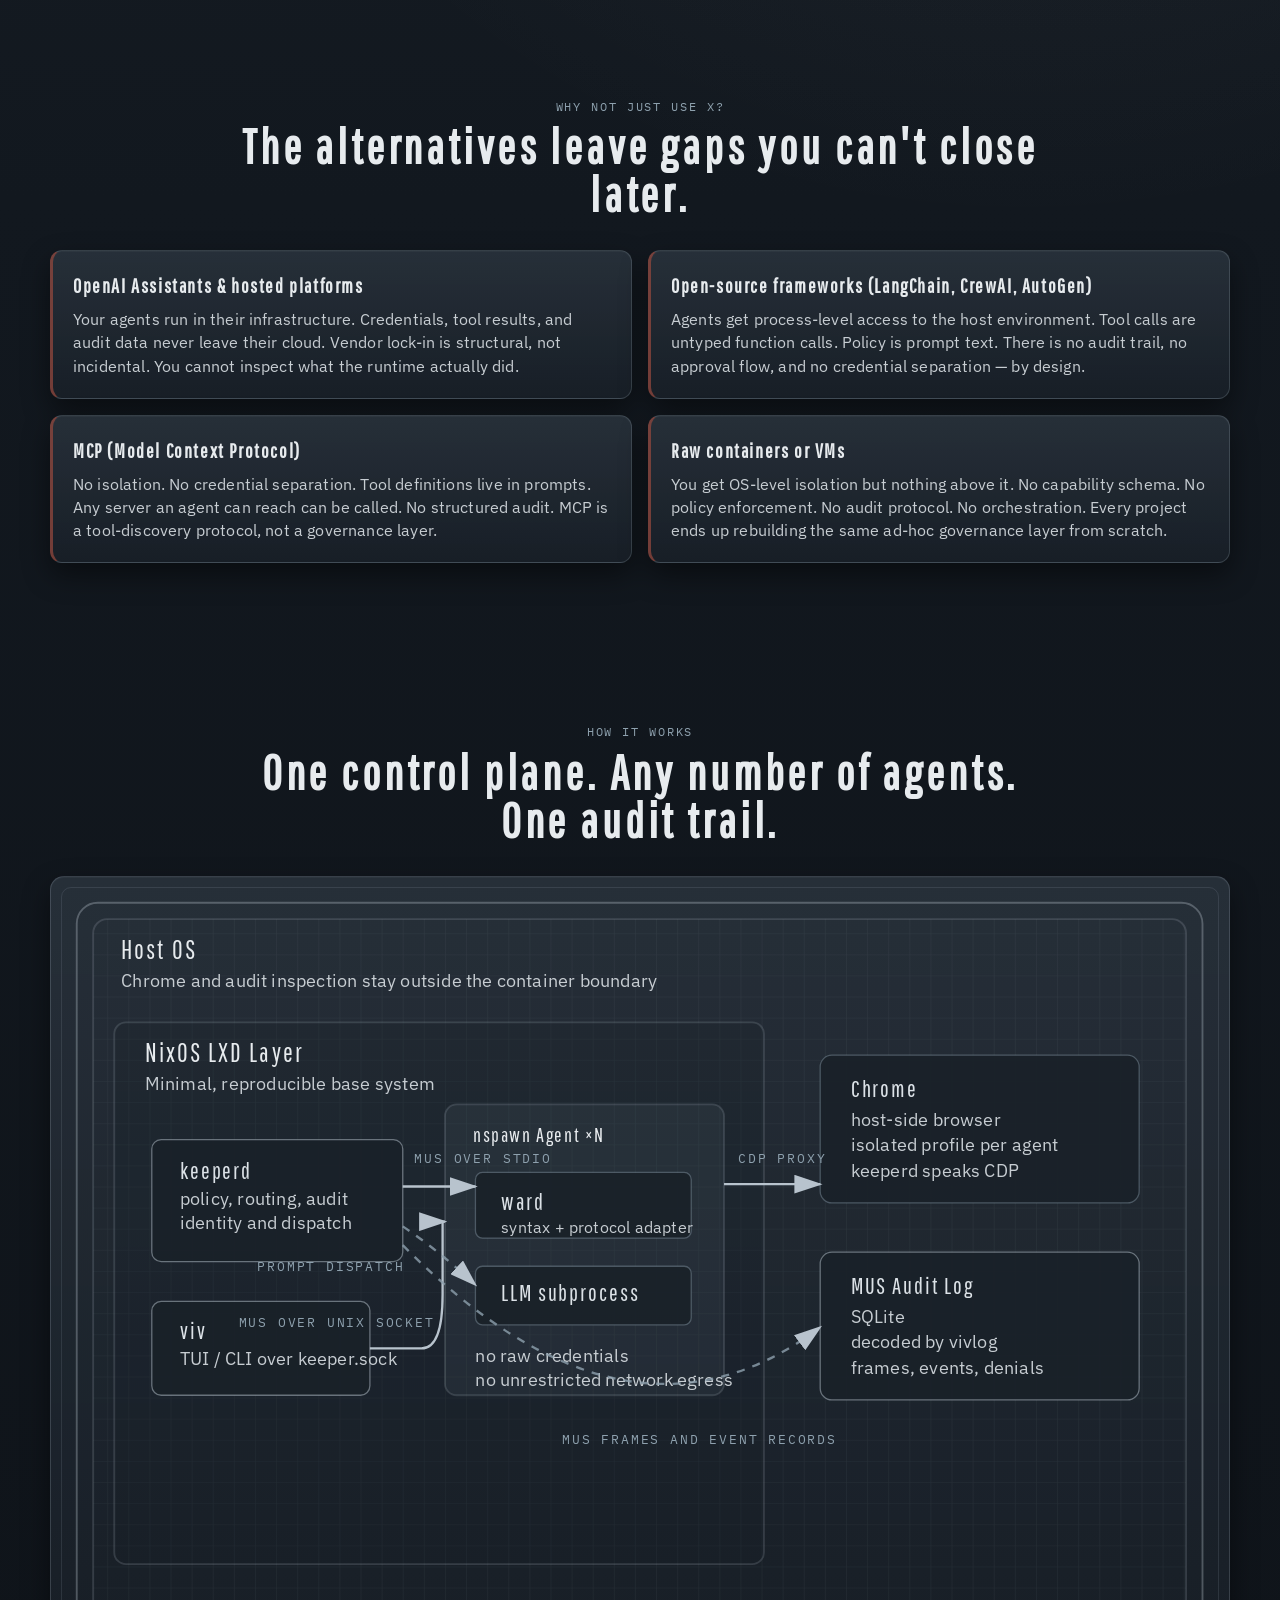
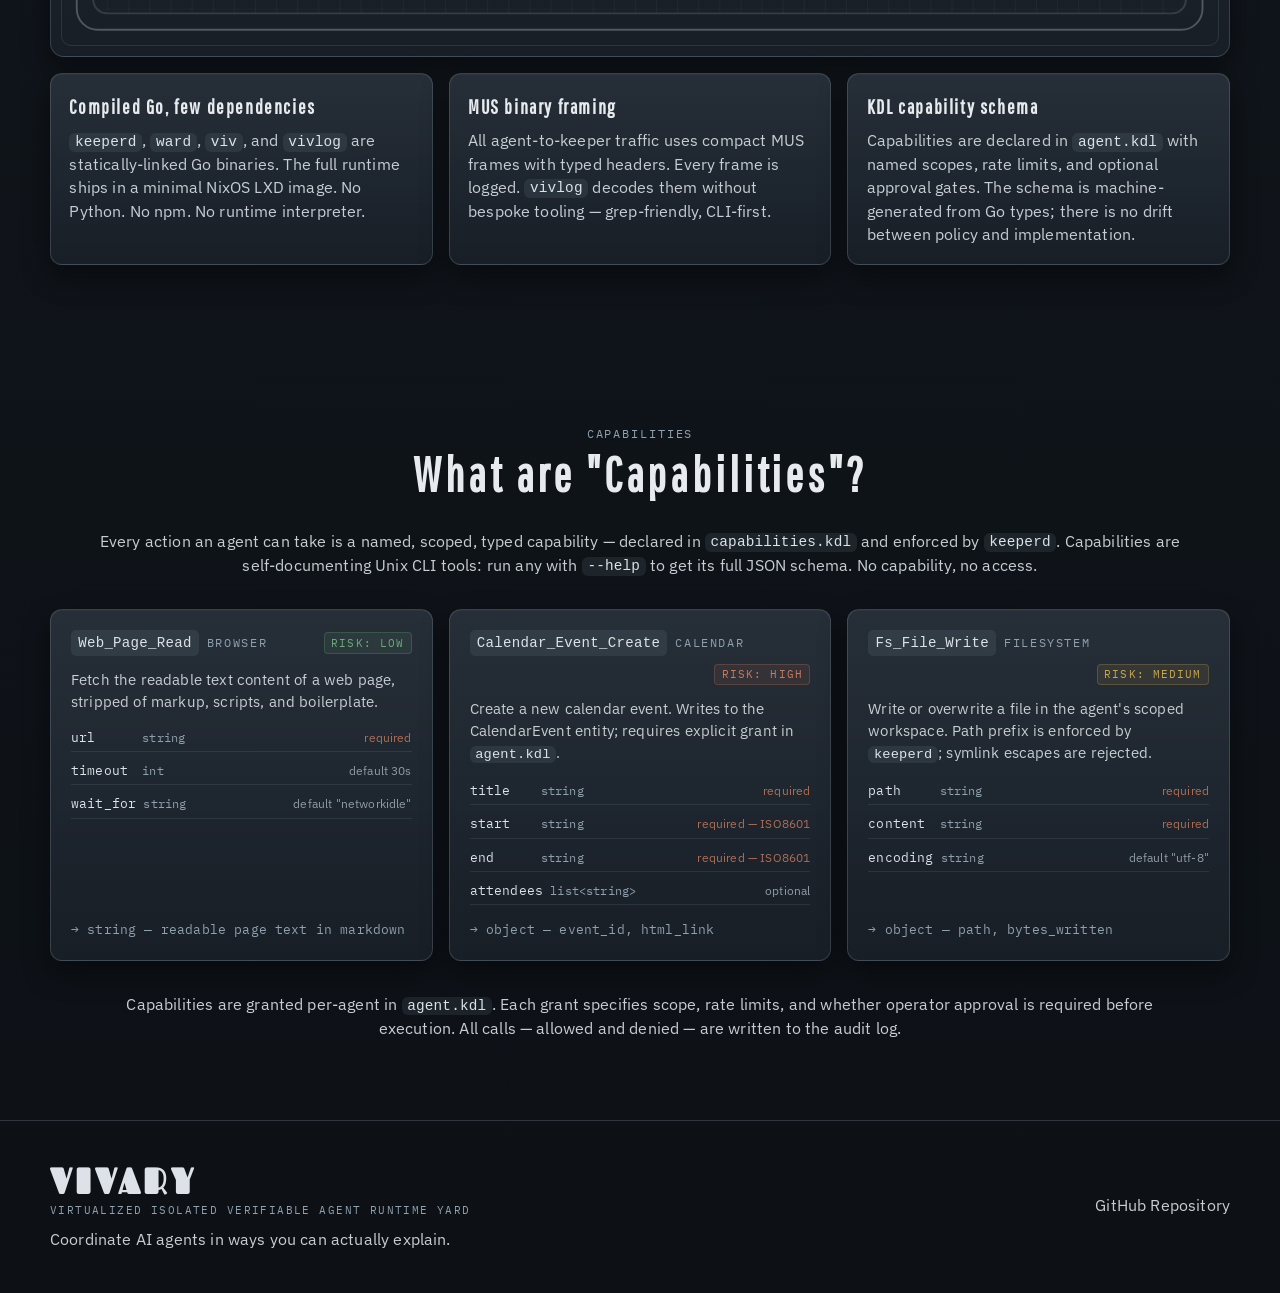
==== commit 4dccfb55: "Footer: use Fascinate logo font with acronym subtitle" ====
--- a/website/index.html
+++ b/website/index.html
@@ -279,8 +279,11 @@
         <footer class="site-footer">
             <div class="container footer-content">
                 <div>
-                    <p class="footer-mark">VIVARY</p>
-                    <p>Coordinate AI agents in ways you can actually explain.</p>
+                    <div class="footer-logo">
+                        <span class="footer-mark">VIVARY</span>
+                        <span class="footer-acronym">Virtualized Isolated Verifiable Agent Runtime Yard</span>
+                    </div>
+                    <p class="footer-tagline">Coordinate AI agents in ways you can actually explain.</p>
                 </div>
                 <div>
                     <a href="https://github.com/AgenticWrestling/vivary">GitHub Repository</a>
--- a/website/style.css
+++ b/website/style.css
@@ -113,8 +113,7 @@
 h2,
 h3,
 .diagram-title,
-.diagram-box-title,
-.footer-mark {
+.diagram-box-title {
     font-family: var(--font-display);
     letter-spacing: 0.08em;
 }
@@ -600,10 +599,32 @@
     gap: 1rem;
 }
 
+.footer-logo {
+    display: flex;
+    flex-direction: column;
+    gap: 0.2rem;
+    margin-bottom: 0.6rem;
+}
+
 .footer-mark {
-    font-size: 1.2rem;
-    color: var(--steel-bright);
-    margin-bottom: 0.3rem;
+    font-family: var(--font-logo);
+    font-size: 2.4rem;
+    color: var(--steel-bright);
+    letter-spacing: 0.06em;
+    line-height: 1;
+}
+
+.footer-acronym {
+    font-family: var(--font-mono);
+    font-size: 0.68rem;
+    text-transform: uppercase;
+    letter-spacing: 0.13em;
+    color: var(--signal);
+}
+
+.footer-tagline {
+    font-size: 1rem;
+    color: var(--text-soft);
 }
 
 @media (max-width: 980px) {
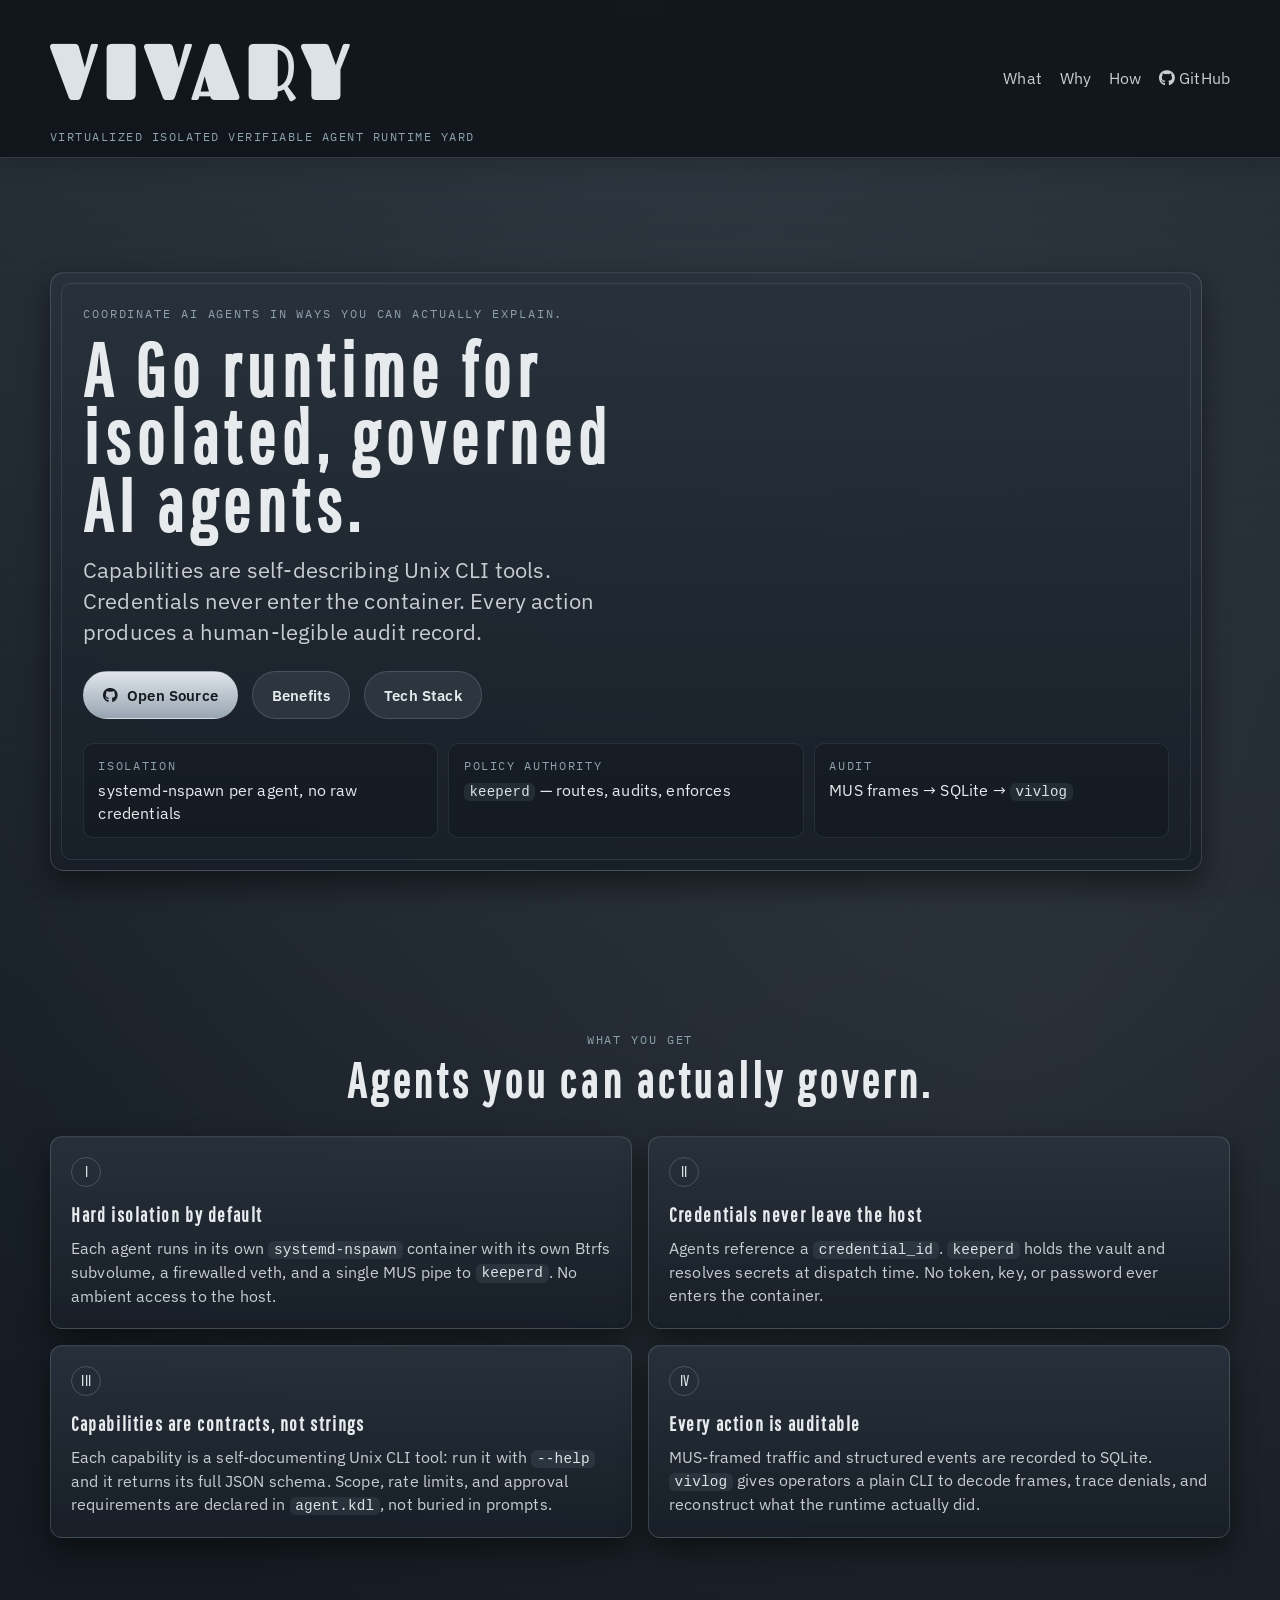
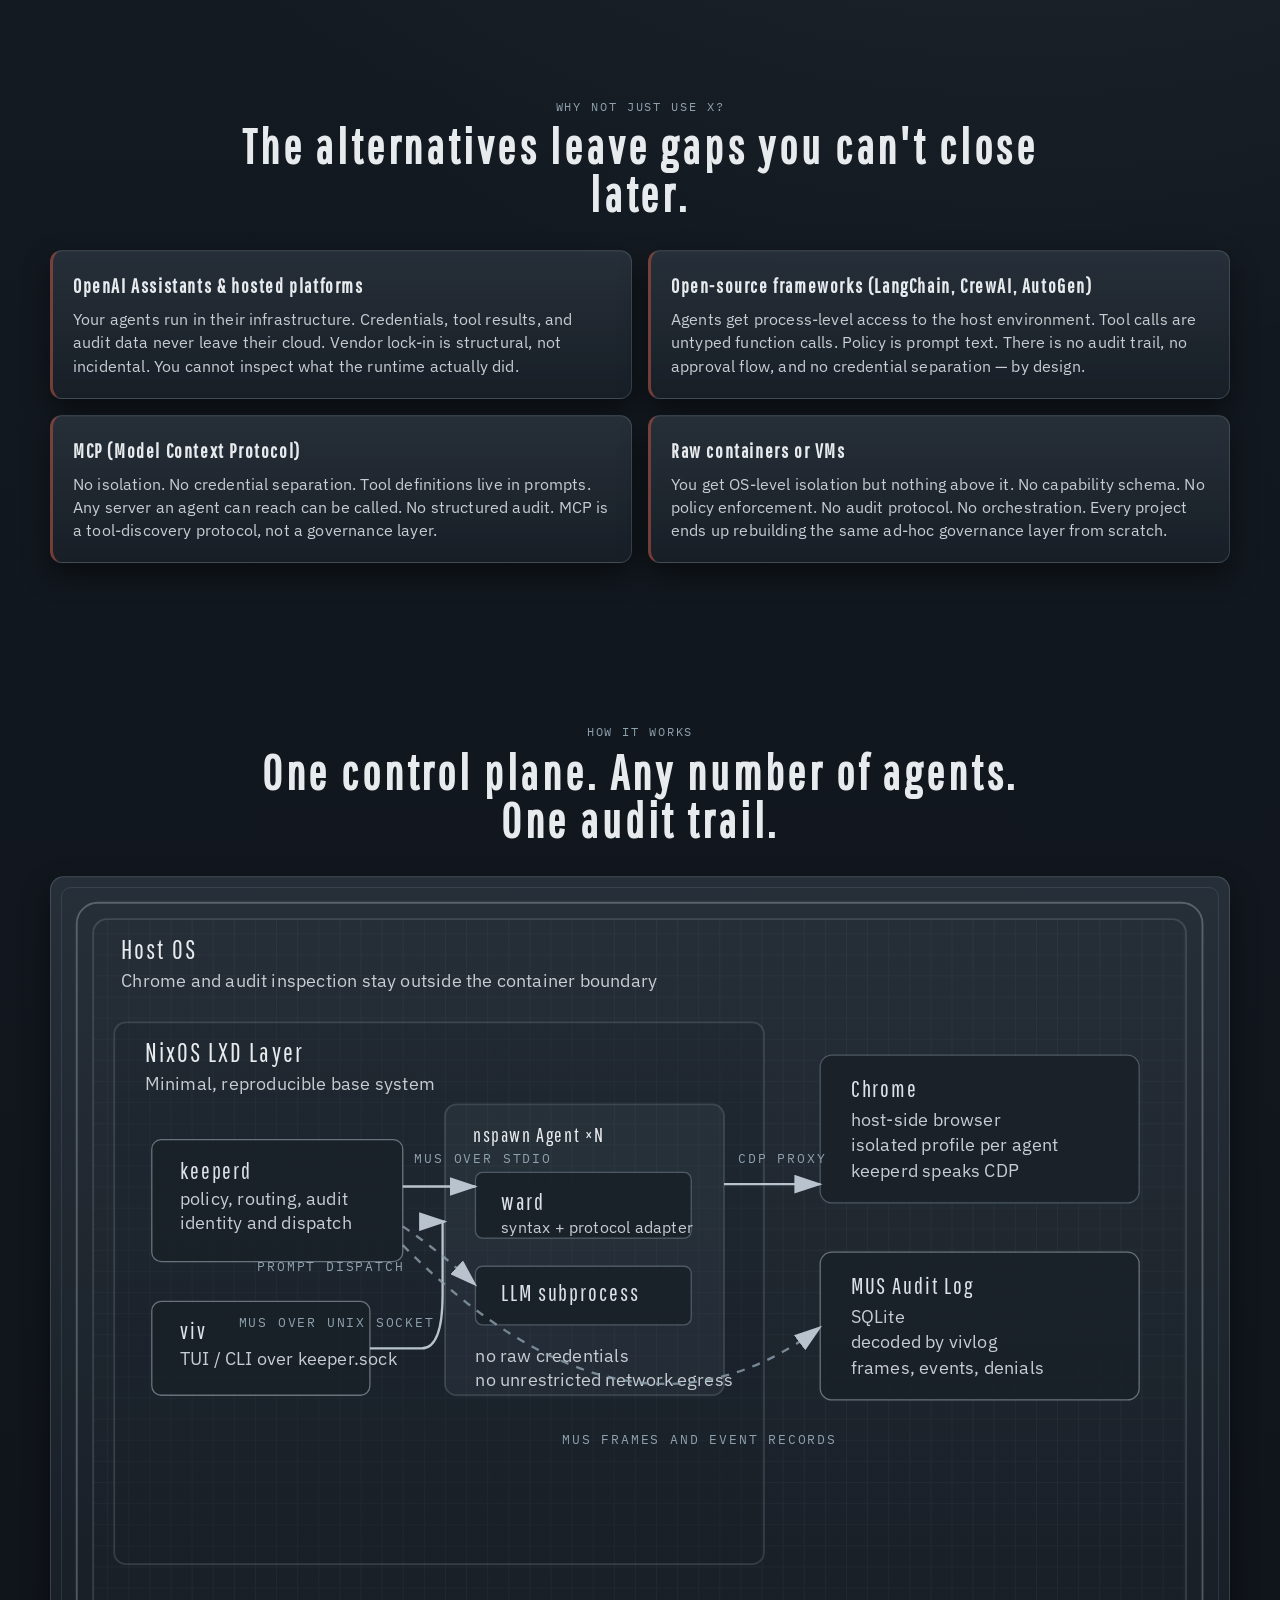
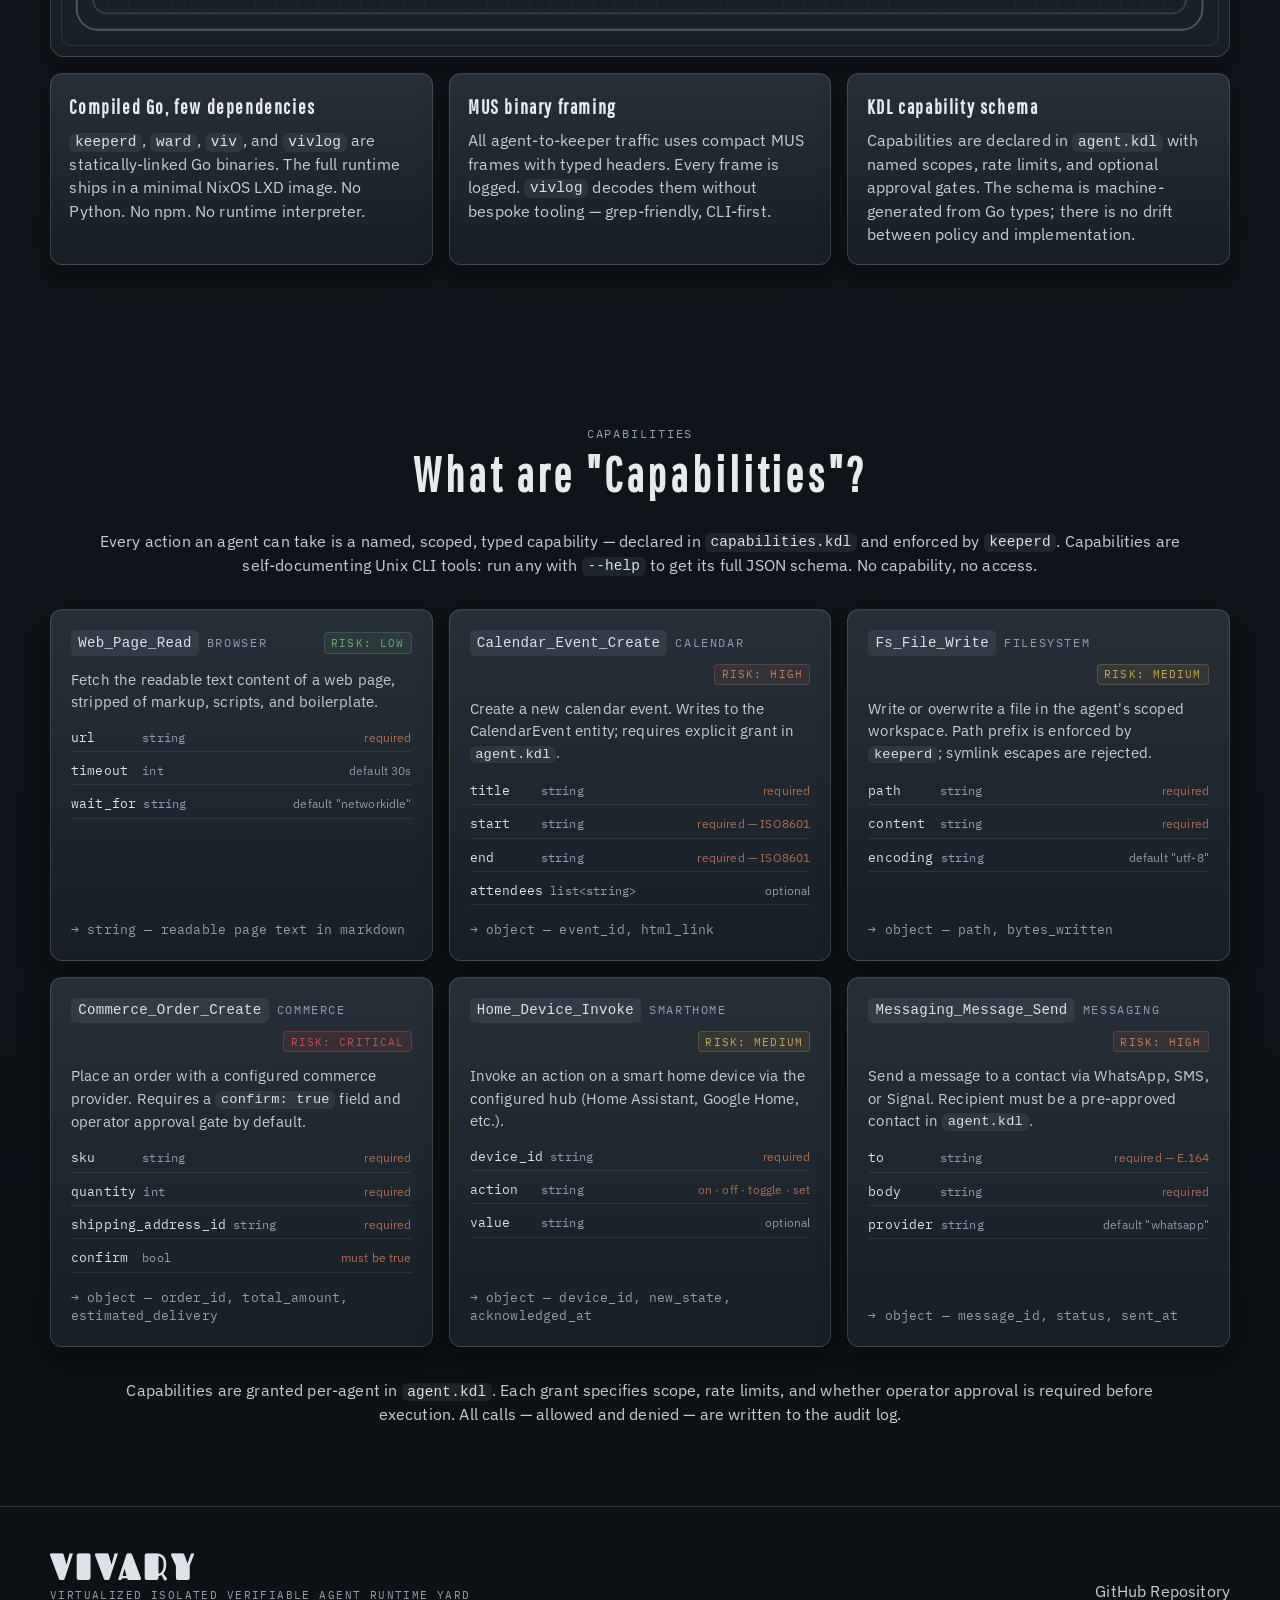
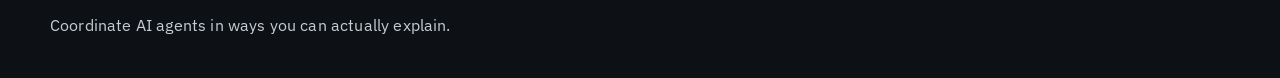
==== commit d8c85914: "Add Commerce, SmartHome, Messaging capabilities to KDL and website - capabilities.kdl: Commerce_Orde" ====
--- a/website/index.html
+++ b/website/index.html
@@ -271,6 +271,52 @@
                             <div class="cap-returns">→ object — path, bytes_written</div>
                         </article>
 
+                        <article class="cap-card">
+                            <div class="cap-head">
+                                <code class="cap-name">Commerce_Order_Create</code>
+                                <span class="cap-category">Commerce</span>
+                                <span class="cap-risk cap-risk--critical">risk: critical</span>
+                            </div>
+                            <p class="cap-desc">Place an order with a configured commerce provider. Requires a <code>confirm: true</code> field and operator approval gate by default.</p>
+                            <ul class="cap-fields">
+                                <li><span class="field-name">sku</span><span class="field-type">string</span><span class="field-req">required</span></li>
+                                <li><span class="field-name">quantity</span><span class="field-type">int</span><span class="field-req">required</span></li>
+                                <li><span class="field-name">shipping_address_id</span><span class="field-type">string</span><span class="field-req">required</span></li>
+                                <li><span class="field-name">confirm</span><span class="field-type">bool</span><span class="field-req">must be true</span></li>
+                            </ul>
+                            <div class="cap-returns">→ object — order_id, total_amount, estimated_delivery</div>
+                        </article>
+
+                        <article class="cap-card">
+                            <div class="cap-head">
+                                <code class="cap-name">Home_Device_Invoke</code>
+                                <span class="cap-category">SmartHome</span>
+                                <span class="cap-risk cap-risk--medium">risk: medium</span>
+                            </div>
+                            <p class="cap-desc">Invoke an action on a smart home device via the configured hub (Home Assistant, Google Home, etc.).</p>
+                            <ul class="cap-fields">
+                                <li><span class="field-name">device_id</span><span class="field-type">string</span><span class="field-req">required</span></li>
+                                <li><span class="field-name">action</span><span class="field-type">string</span><span class="field-req">on · off · toggle · set</span></li>
+                                <li><span class="field-name">value</span><span class="field-type">string</span><span class="field-opt">optional</span></li>
+                            </ul>
+                            <div class="cap-returns">→ object — device_id, new_state, acknowledged_at</div>
+                        </article>
+
+                        <article class="cap-card">
+                            <div class="cap-head">
+                                <code class="cap-name">Messaging_Message_Send</code>
+                                <span class="cap-category">Messaging</span>
+                                <span class="cap-risk cap-risk--high">risk: high</span>
+                            </div>
+                            <p class="cap-desc">Send a message to a contact via WhatsApp, SMS, or Signal. Recipient must be a pre-approved contact in <code>agent.kdl</code>.</p>
+                            <ul class="cap-fields">
+                                <li><span class="field-name">to</span><span class="field-type">string</span><span class="field-req">required — E.164</span></li>
+                                <li><span class="field-name">body</span><span class="field-type">string</span><span class="field-req">required</span></li>
+                                <li><span class="field-name">provider</span><span class="field-type">string</span><span class="field-opt">default "whatsapp"</span></li>
+                            </ul>
+                            <div class="cap-returns">→ object — message_id, status, sent_at</div>
+                        </article>
+
                     </div>
                     <p class="cap-note">Capabilities are granted per-agent in <code>agent.kdl</code>. Each grant specifies scope, rate limits, and whether operator approval is required before execution. All calls — allowed and denied — are written to the audit log.</p>
                 </div>
--- a/website/style.css
+++ b/website/style.css
@@ -811,9 +811,10 @@
     margin-left: auto;
 }
 
-.cap-risk--low    { color: #6aab79; background: rgba(106, 171, 121, 0.1); border: 1px solid rgba(106, 171, 121, 0.25); }
-.cap-risk--medium { color: #c9a84c; background: rgba(201, 168, 76, 0.1);  border: 1px solid rgba(201, 168, 76, 0.25); }
-.cap-risk--high   { color: #c97a5a; background: rgba(201, 122, 90, 0.1);  border: 1px solid rgba(201, 122, 90, 0.25); }
+.cap-risk--low      { color: #6aab79; background: rgba(106, 171, 121, 0.1); border: 1px solid rgba(106, 171, 121, 0.25); }
+.cap-risk--medium   { color: #c9a84c; background: rgba(201, 168, 76, 0.1);  border: 1px solid rgba(201, 168, 76, 0.25); }
+.cap-risk--high     { color: #c97a5a; background: rgba(201, 122, 90, 0.1);  border: 1px solid rgba(201, 122, 90, 0.25); }
+.cap-risk--critical { color: #c94f4f; background: rgba(201, 79, 79, 0.12);  border: 1px solid rgba(201, 79, 79, 0.35); }
 
 .cap-desc {
     font-size: 0.95rem;
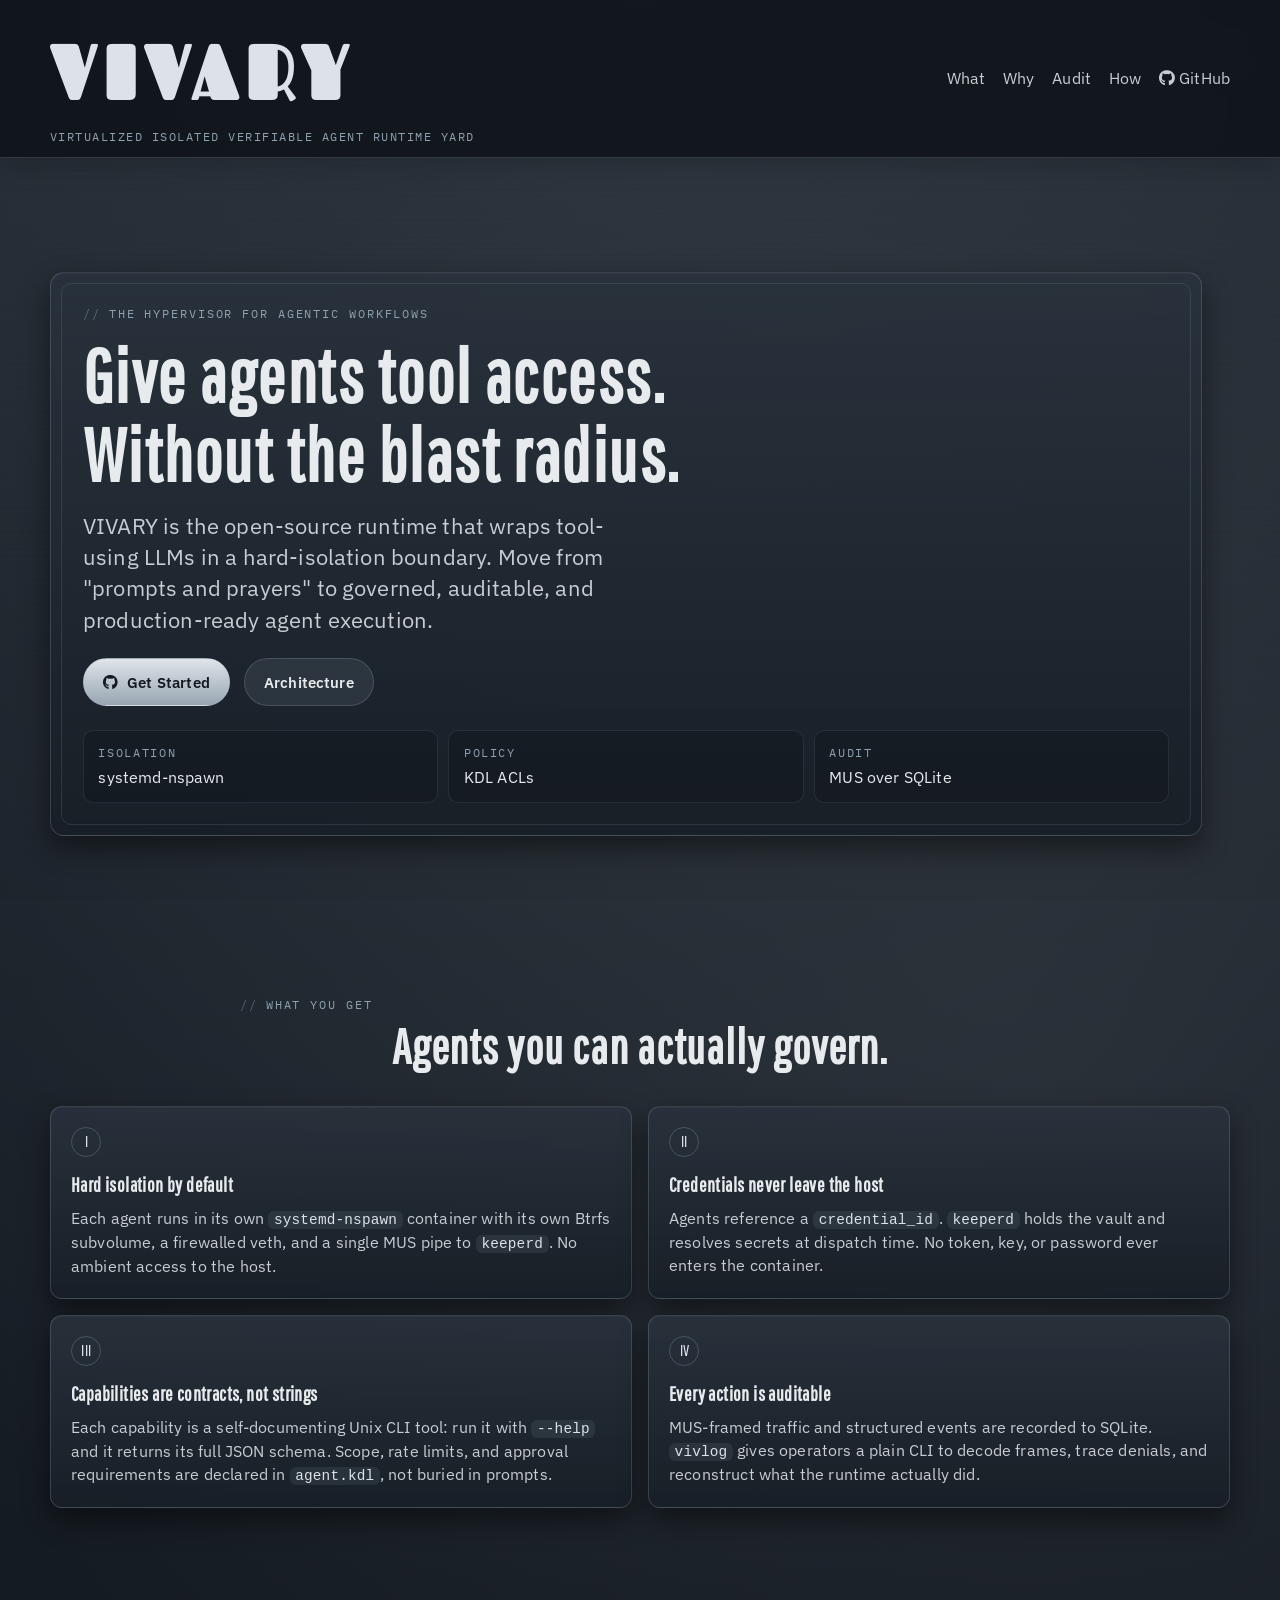
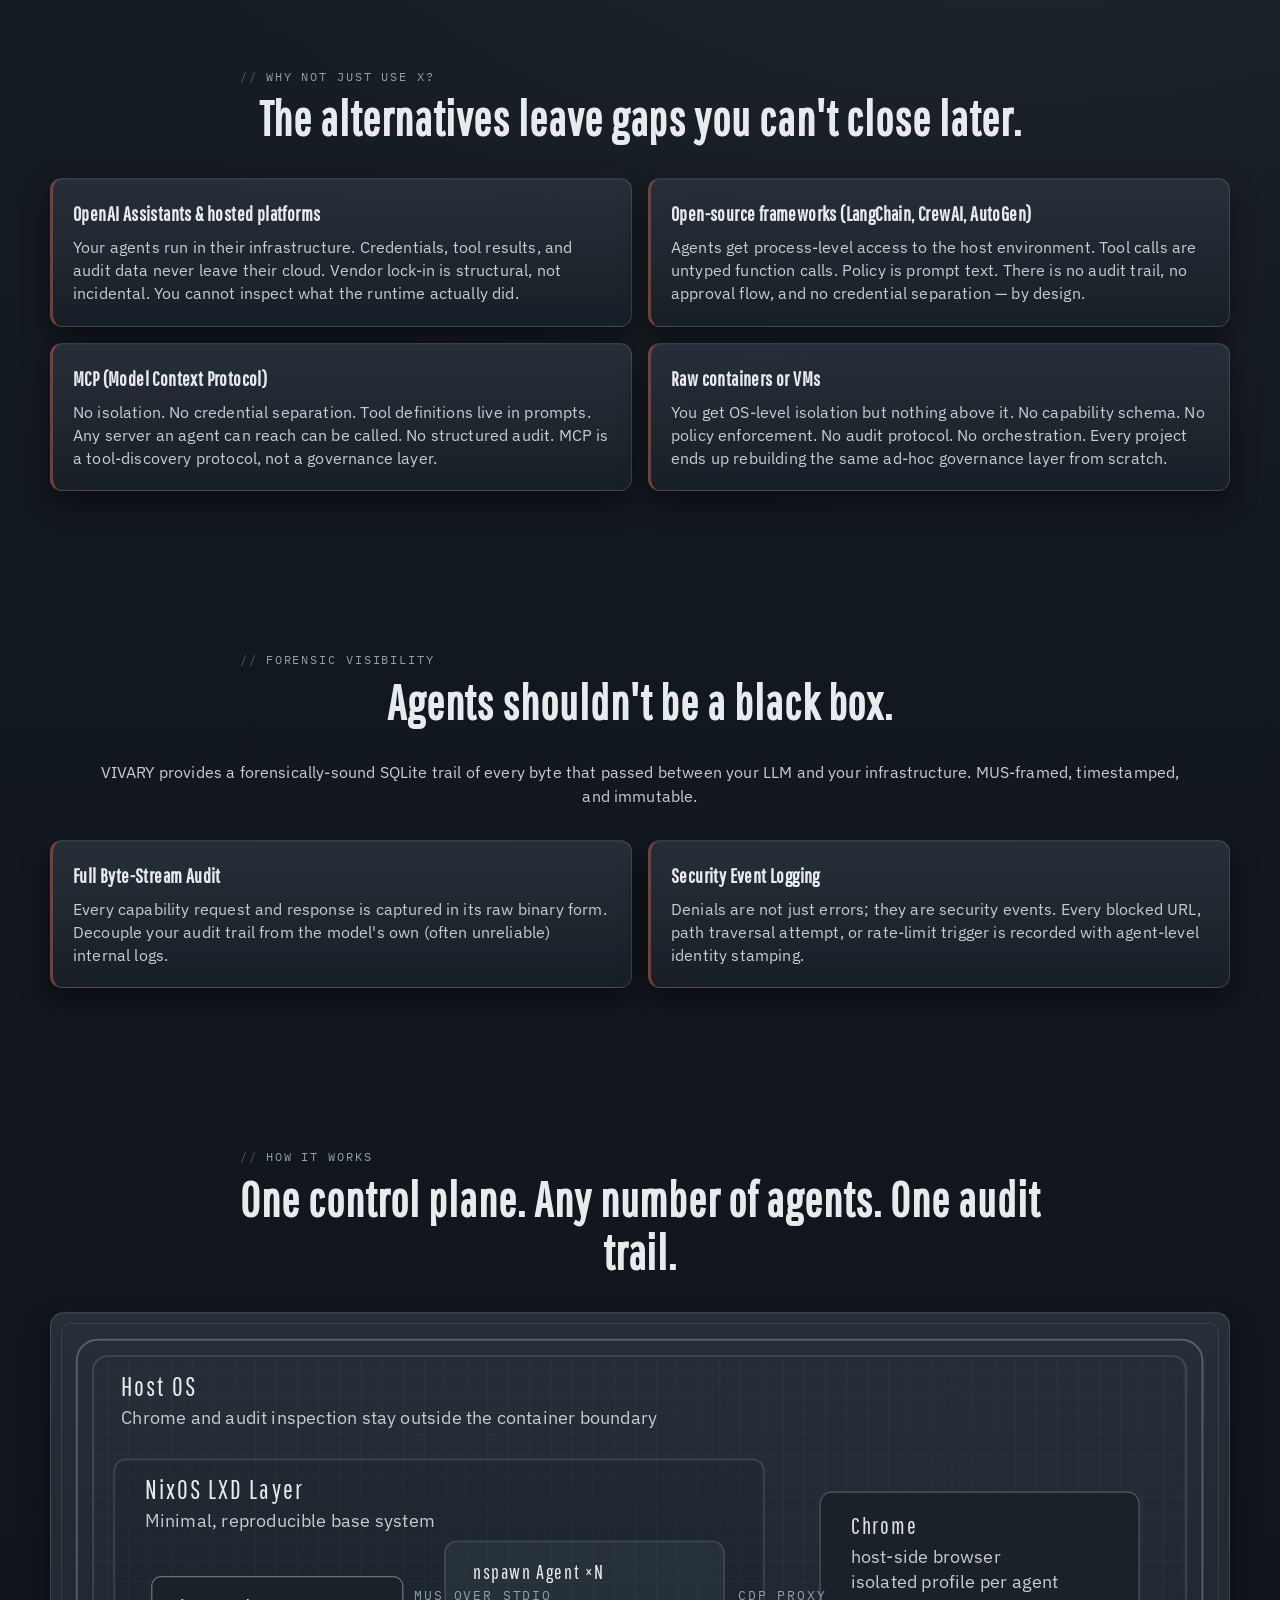
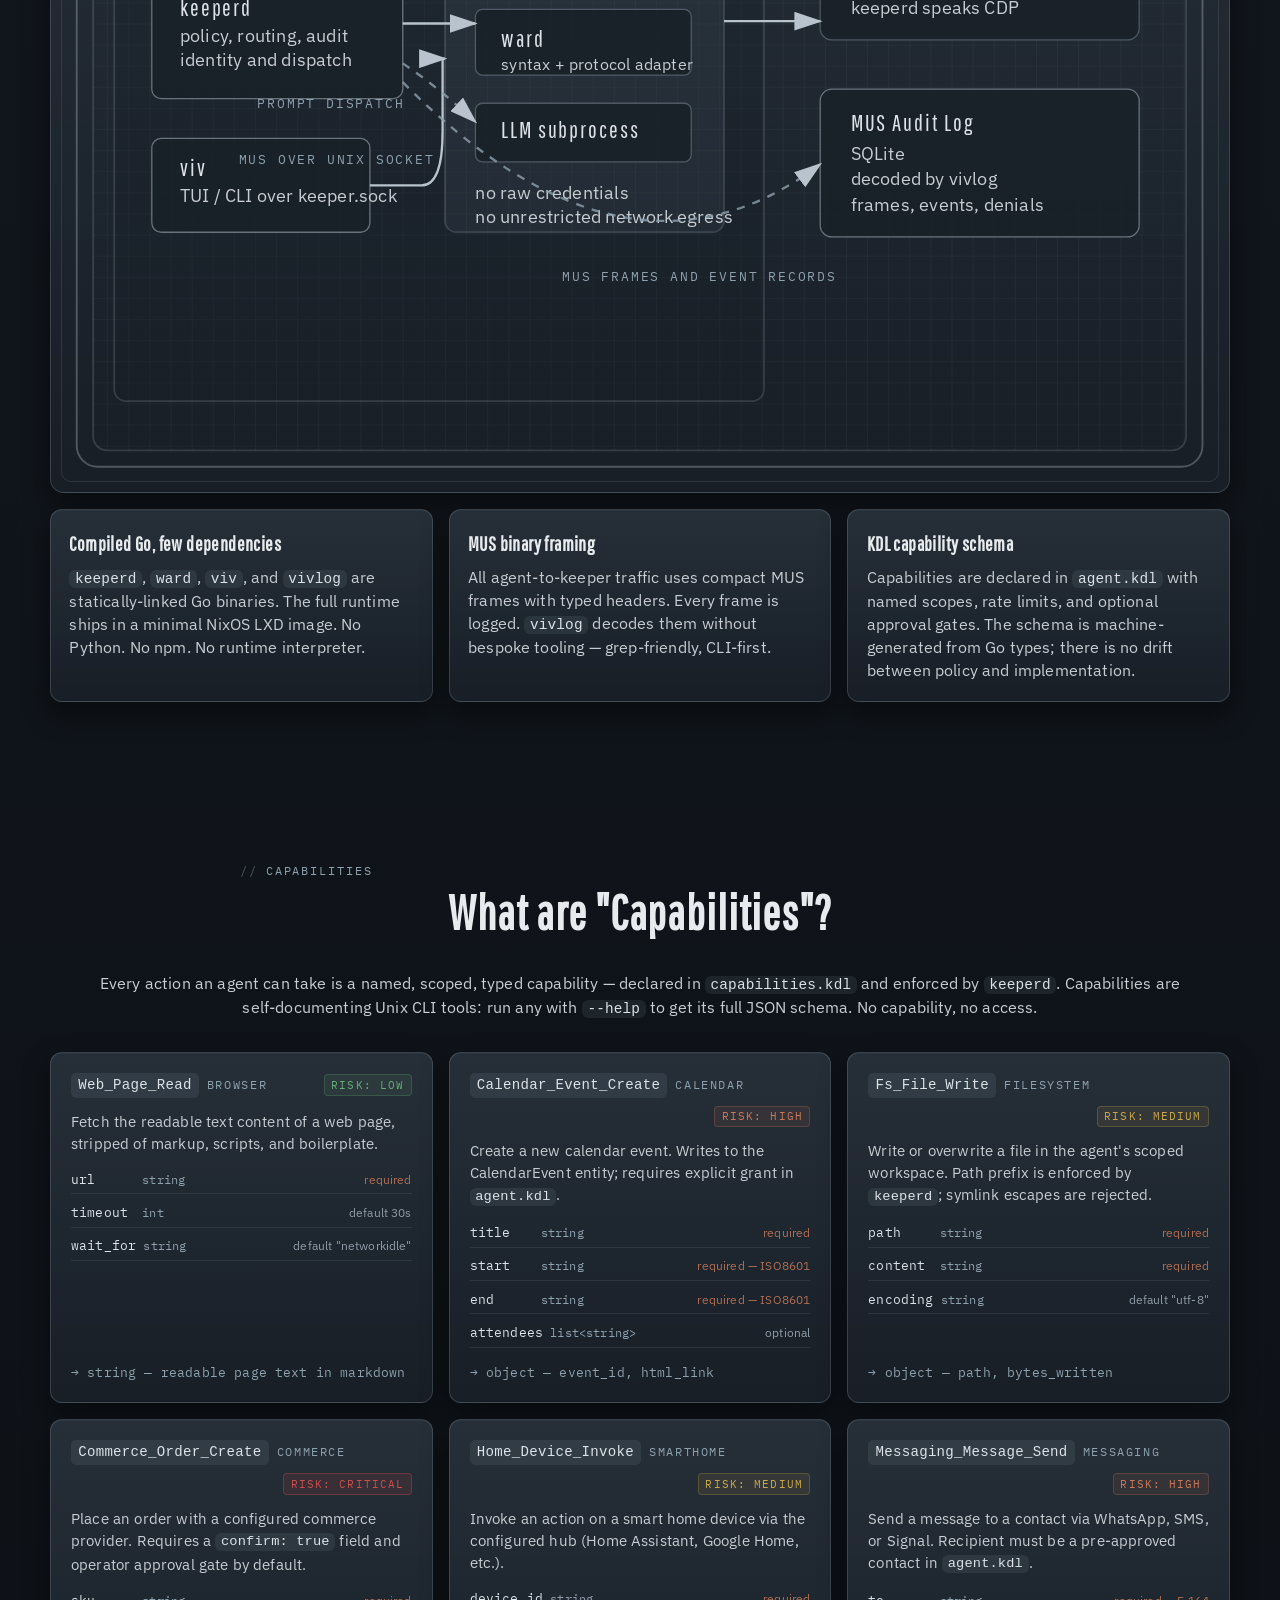
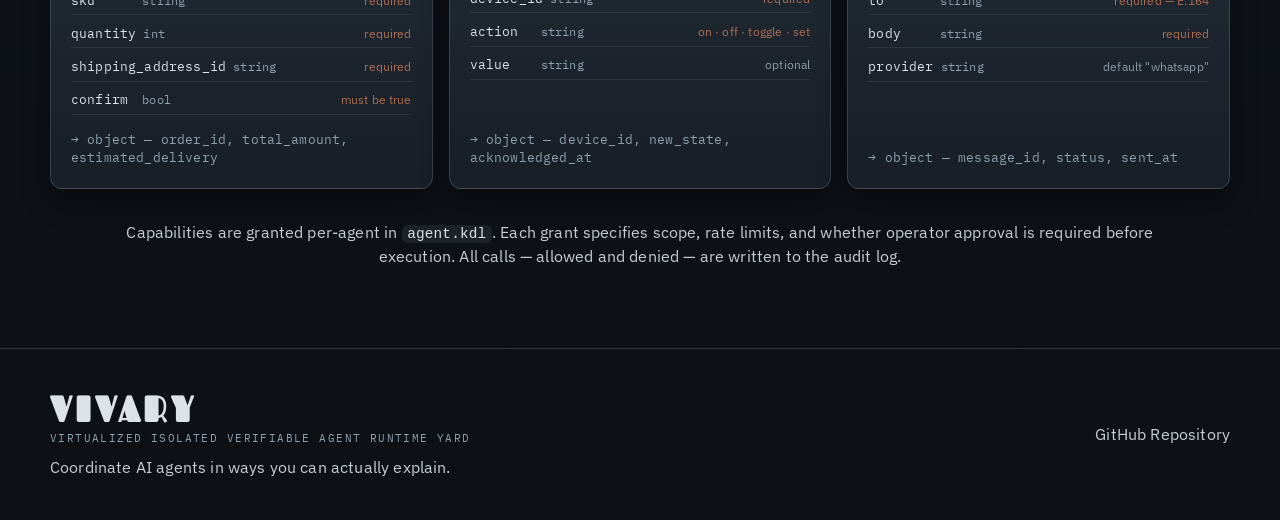
==== commit ca50169e: "marketing: refine hero messaging and add audit section" ====
--- a/website/index.html
+++ b/website/index.html
@@ -21,6 +21,7 @@
                 <ul class="nav-links">
                     <li><a href="#what">What</a></li>
                     <li><a href="#why">Why</a></li>
+                    <li><a href="#compliance">Audit</a></li>
                     <li><a href="#how">How</a></li>
                     <li><a href="https://github.com/AgenticWrestling/vivary"><i class="fa-brands fa-github"></i> GitHub</a></li>
                 </ul>
@@ -31,26 +32,25 @@
             <section class="hero">
                 <div class="container">
                     <div class="hero-copy">
-                        <p class="eyebrow">Coordinate AI agents in ways you can actually explain.</p>
-                        <h1>A Go runtime for isolated, governed AI agents.</h1>
-                        <p class="hero-lead">Capabilities are self-describing Unix CLI tools. Credentials never enter the container. Every action produces a human-legible audit record.</p>
+                        <p class="eyebrow">The Hypervisor for Agentic Workflows</p>
+                        <h1>Give agents tool access. Without the blast radius.</h1>
+                        <p class="hero-lead">VIVARY is the open-source runtime that wraps tool-using LLMs in a hard-isolation boundary. Move from "prompts and prayers" to governed, auditable, and production-ready agent execution.</p>
                         <div class="hero-actions">
-                            <a href="https://github.com/AgenticWrestling/vivary" class="btn btn-primary"><i class="fa-brands fa-github"></i> Open Source</a>
-                            <a href="#what" class="btn btn-secondary">Benefits</a>
-                            <a href="#how" class="btn btn-secondary">Tech Stack</a>
+                            <a href="https://github.com/AgenticWrestling/vivary" class="btn btn-primary"><i class="fa-brands fa-github"></i> Get Started</a>
+                            <a href="#how" class="btn btn-secondary">Architecture</a>
                         </div>
                         <dl class="hero-facts">
                             <div>
                                 <dt>Isolation</dt>
-                                <dd>systemd-nspawn per agent, no raw credentials</dd>
+                                <dd>systemd-nspawn</dd>
                             </div>
                             <div>
-                                <dt>Policy Authority</dt>
-                                <dd><code>keeperd</code> — routes, audits, enforces</dd>
+                                <dt>Policy</dt>
+                                <dd>KDL ACLs</dd>
                             </div>
                             <div>
                                 <dt>Audit</dt>
-                                <dd>MUS frames → SQLite → <code>vivlog</code></dd>
+                                <dd>MUS over SQLite</dd>
                             </div>
                         </dl>
                     </div>
@@ -110,6 +110,26 @@
                         <article class="why-card">
                             <h3>Raw containers or VMs</h3>
                             <p>You get OS-level isolation but nothing above it. No capability schema. No policy enforcement. No audit protocol. No orchestration. Every project ends up rebuilding the same ad-hoc governance layer from scratch.</p>
+                        </article>
+                    </div>
+                </div>
+            </section>
+
+            <section id="compliance" class="why-section">
+                <div class="container">
+                    <div class="section-heading">
+                        <p class="section-kicker">Forensic Visibility</p>
+                        <h2>Agents shouldn't be a black box.</h2>
+                    </div>
+                    <p class="cap-intro">VIVARY provides a forensically-sound SQLite trail of every byte that passed between your LLM and your infrastructure. MUS-framed, timestamped, and immutable.</p>
+                    <div class="why-grid">
+                        <article class="why-card">
+                            <h3>Full Byte-Stream Audit</h3>
+                            <p>Every capability request and response is captured in its raw binary form. Decouple your audit trail from the model's own (often unreliable) internal logs.</p>
+                        </article>
+                        <article class="why-card">
+                            <h3>Security Event Logging</h3>
+                            <p>Denials are not just errors; they are security events. Every blocked URL, path traversal attempt, or rate-limit trigger is recorded with agent-level identity stamping.</p>
                         </article>
                     </div>
                 </div>
--- a/website/style.css
+++ b/website/style.css
@@ -101,6 +101,15 @@
     text-transform: uppercase;
     letter-spacing: 0.16em;
     color: var(--signal);
+    display: flex;
+    align-items: center;
+    gap: 0.5rem;
+}
+
+.section-kicker::before,
+.eyebrow::before {
+    content: "//";
+    opacity: 0.5;
 }
 
 .mark-name,
@@ -115,7 +124,7 @@
 .diagram-title,
 .diagram-box-title {
     font-family: var(--font-display);
-    letter-spacing: 0.08em;
+    letter-spacing: 0.02em;
 }
 
 .mark-name {
@@ -222,7 +231,7 @@
 
 h1 {
     font-size: clamp(2.6rem, 7vw, 4.6rem);
-    line-height: 0.92;
+    line-height: 1.08;
     margin-bottom: 1rem;
     color: var(--text-main);
     max-width: 20ch;
@@ -385,7 +394,7 @@
 
 h2 {
     font-size: clamp(1.9rem, 4vw, 3rem);
-    line-height: 1;
+    line-height: 1.12;
     color: var(--text-main);
 }
 
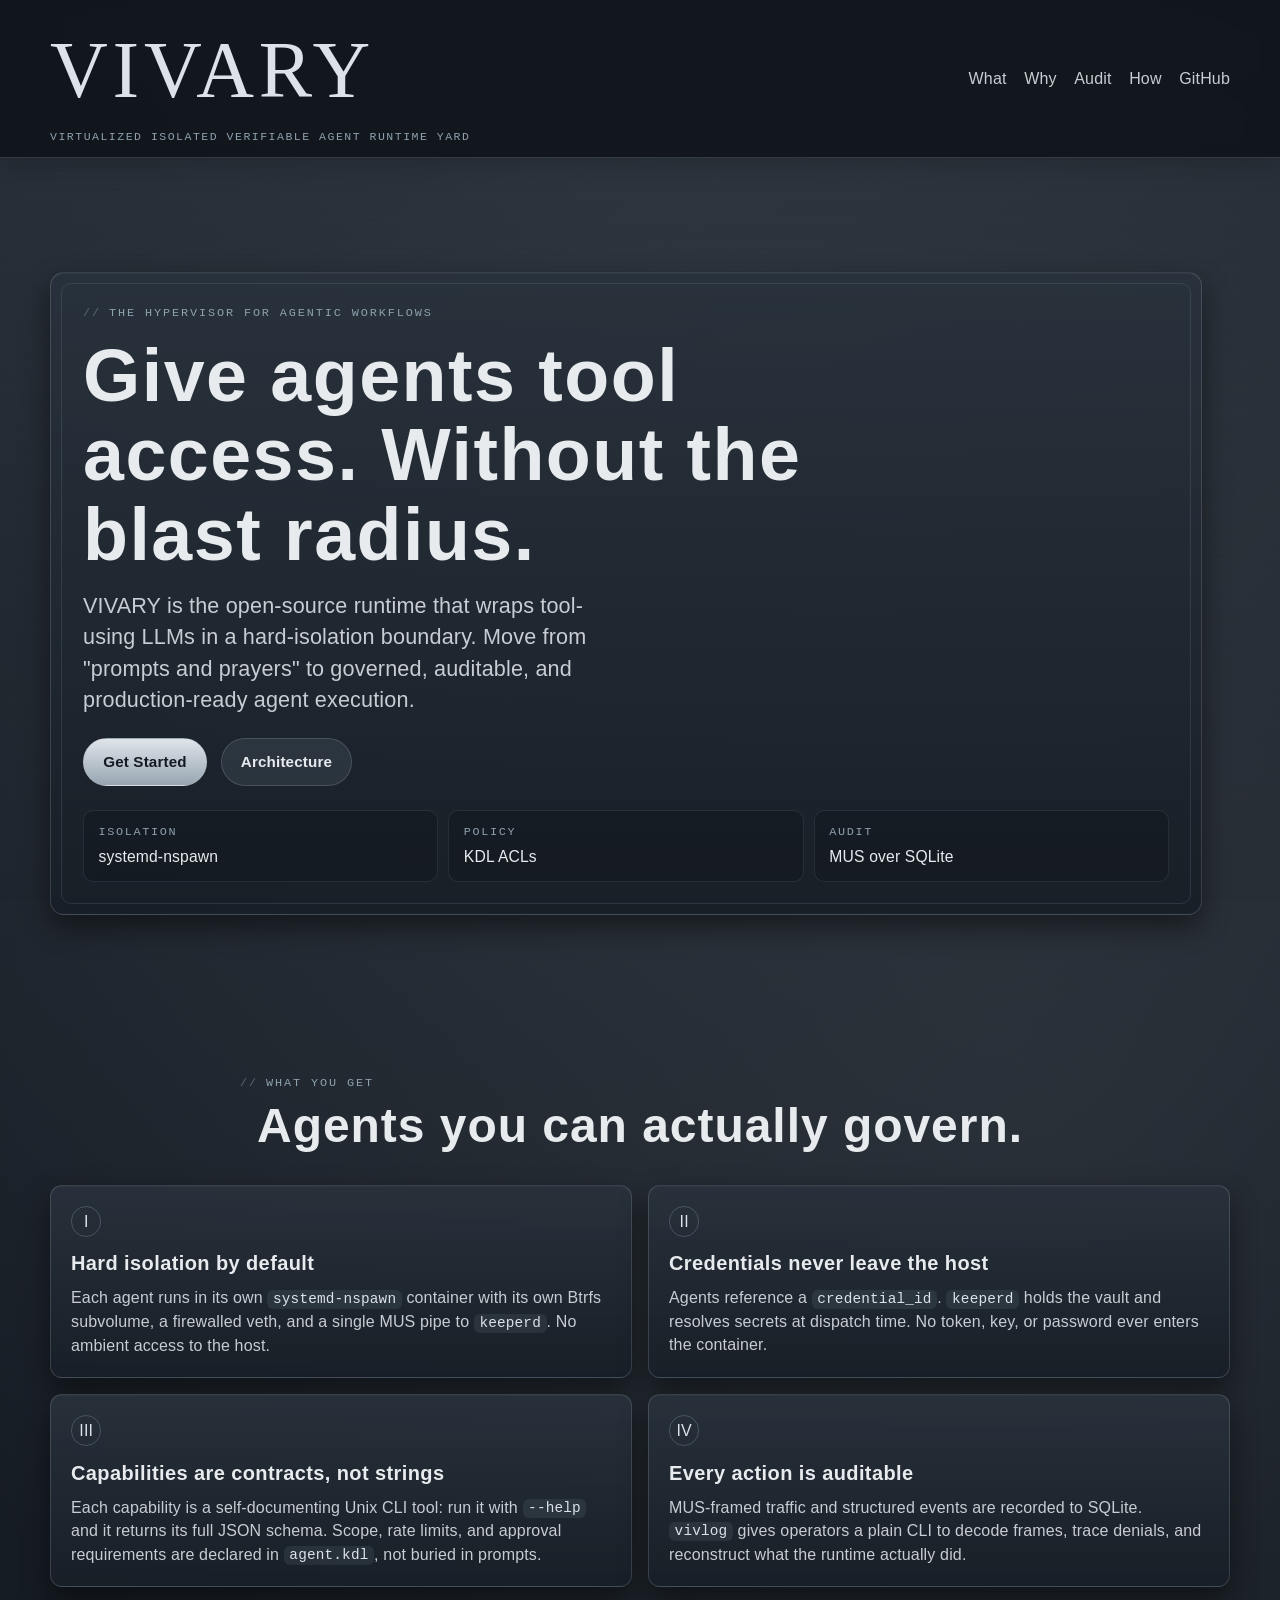
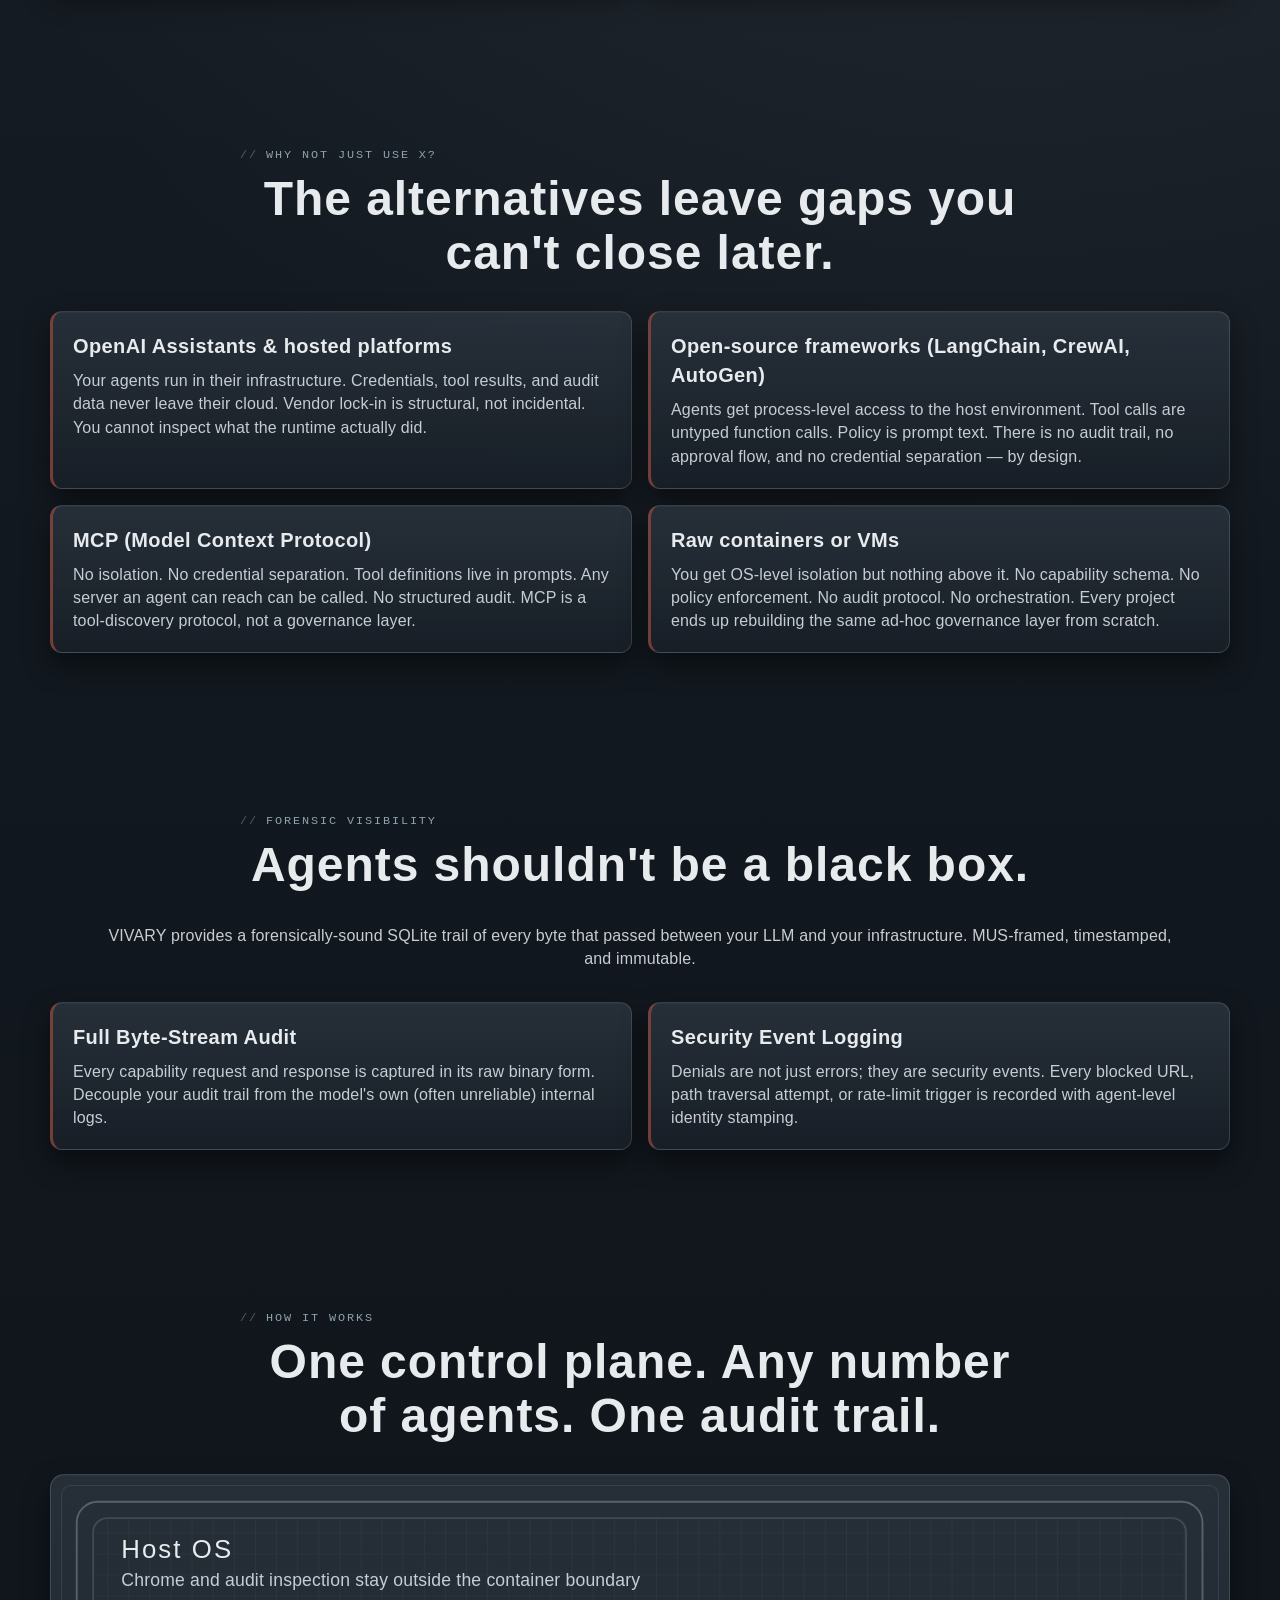
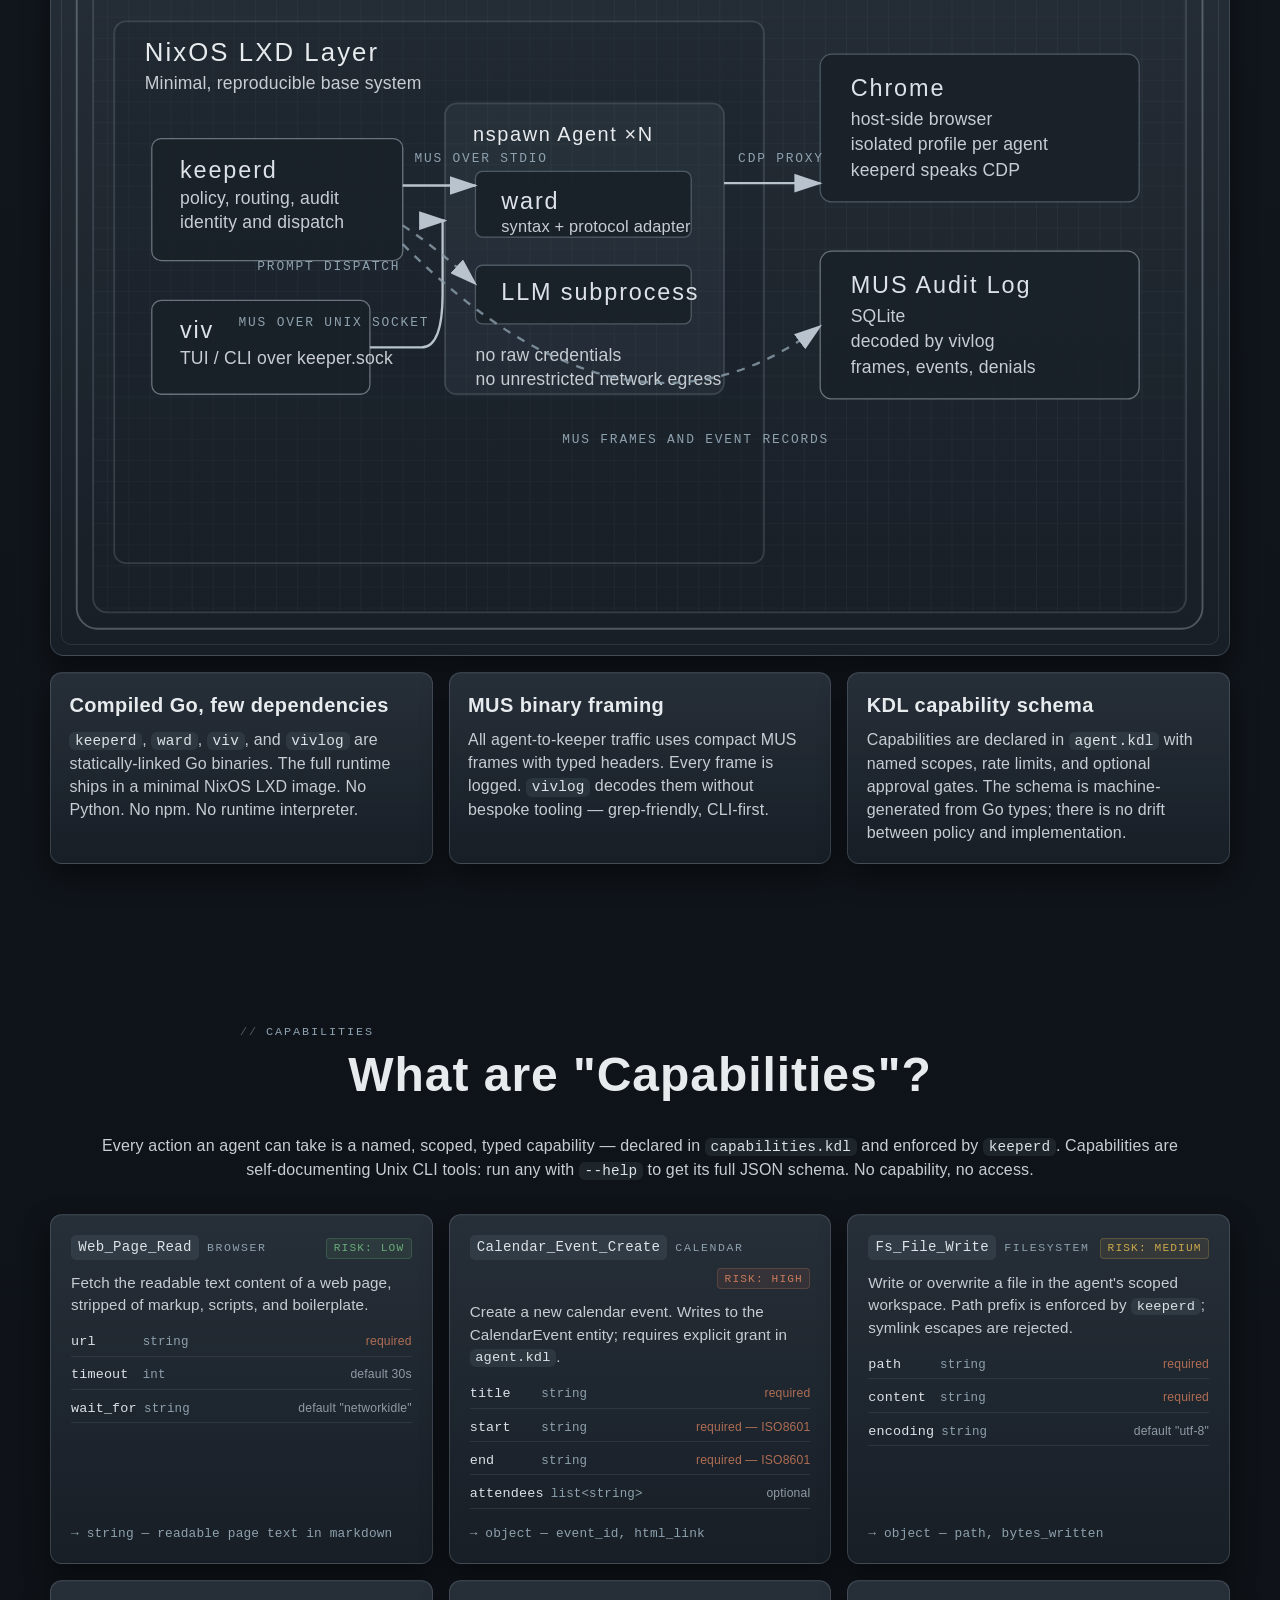
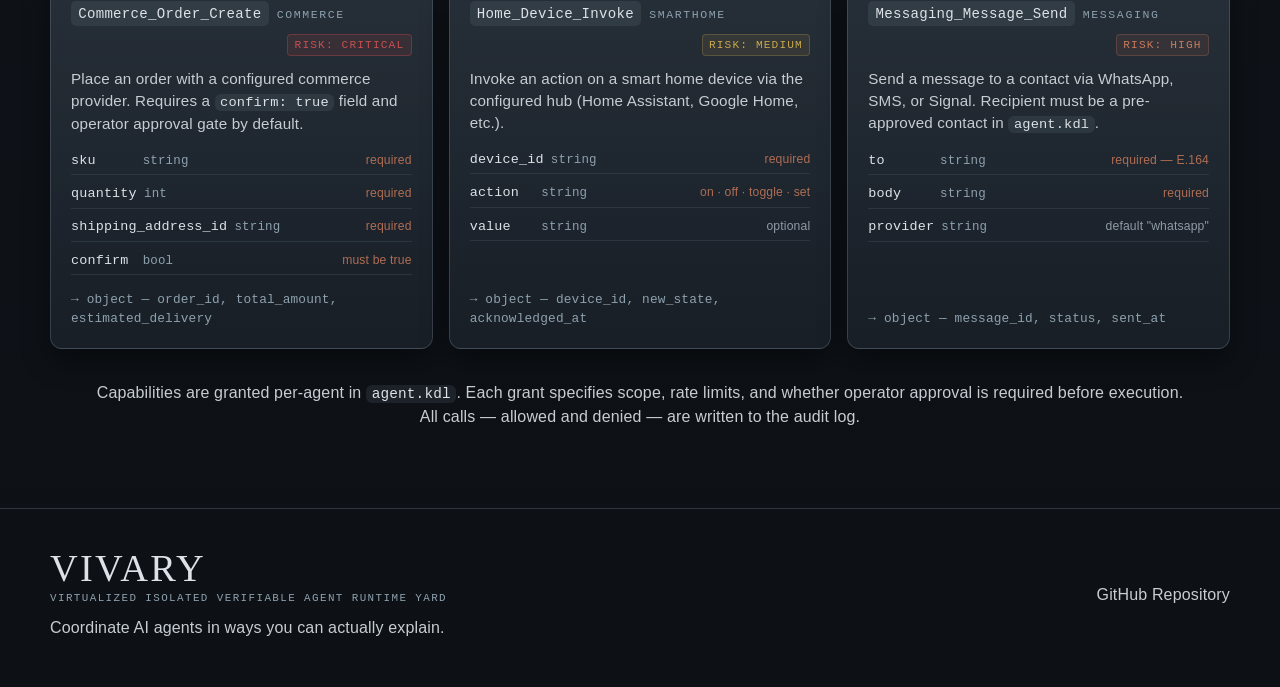
==== commit beba1873: "docs(website): add GitHub Pages publish task" ====
--- a/website/index.html
+++ b/website/index.html
@@ -5,10 +5,6 @@
     <meta name="viewport" content="width=device-width, initial-scale=1.0">
     <title>VIVARY - Coordinate AI agents in ways you can actually explain.</title>
     <link rel="stylesheet" href="style.css">
-    <link rel="stylesheet" href="https://cdnjs.cloudflare.com/ajax/libs/font-awesome/6.5.1/css/all.min.css">
-    <link rel="preconnect" href="https://fonts.googleapis.com">
-    <link rel="preconnect" href="https://fonts.gstatic.com" crossorigin>
-    <link href="https://fonts.googleapis.com/css2?family=Fascinate&family=Pathway+Gothic+One&family=IBM+Plex+Sans:wght@400;500;600&family=IBM+Plex+Mono:wght@400;500&display=swap" rel="stylesheet">
 </head>
 <body>
     <div class="page-shell">
@@ -23,7 +19,7 @@
                     <li><a href="#why">Why</a></li>
                     <li><a href="#compliance">Audit</a></li>
                     <li><a href="#how">How</a></li>
-                    <li><a href="https://github.com/AgenticWrestling/vivary"><i class="fa-brands fa-github"></i> GitHub</a></li>
+                    <li><a href="https://github.com/AgenticWrestling/vivary">GitHub</a></li>
                 </ul>
             </nav>
         </header>
@@ -36,7 +32,7 @@
                         <h1>Give agents tool access. Without the blast radius.</h1>
                         <p class="hero-lead">VIVARY is the open-source runtime that wraps tool-using LLMs in a hard-isolation boundary. Move from "prompts and prayers" to governed, auditable, and production-ready agent execution.</p>
                         <div class="hero-actions">
-                            <a href="https://github.com/AgenticWrestling/vivary" class="btn btn-primary"><i class="fa-brands fa-github"></i> Get Started</a>
+                            <a href="https://github.com/AgenticWrestling/vivary" class="btn btn-primary">Get Started</a>
                             <a href="#how" class="btn btn-secondary">Architecture</a>
                         </div>
                         <dl class="hero-facts">
--- a/website/style.css
+++ b/website/style.css
@@ -12,10 +12,10 @@
     --line: rgba(167, 181, 194, 0.22);
     --line-soft: rgba(167, 181, 194, 0.12);
     --shadow: rgba(0, 0, 0, 0.45);
-    --font-display: 'Pathway Gothic One', sans-serif;
-    --font-logo: 'Fascinate', serif;
-    --font-body: 'IBM Plex Sans', sans-serif;
-    --font-mono: 'IBM Plex Mono', monospace;
+    --font-display: "Arial Narrow", "Franklin Gothic Medium", "Avenir Next Condensed", sans-serif;
+    --font-logo: "Georgia", "Times New Roman", serif;
+    --font-body: "Segoe UI", "Avenir Next", "Helvetica Neue", Arial, sans-serif;
+    --font-mono: "SFMono-Regular", Consolas, "Liberation Mono", monospace;
 }
 
 * {
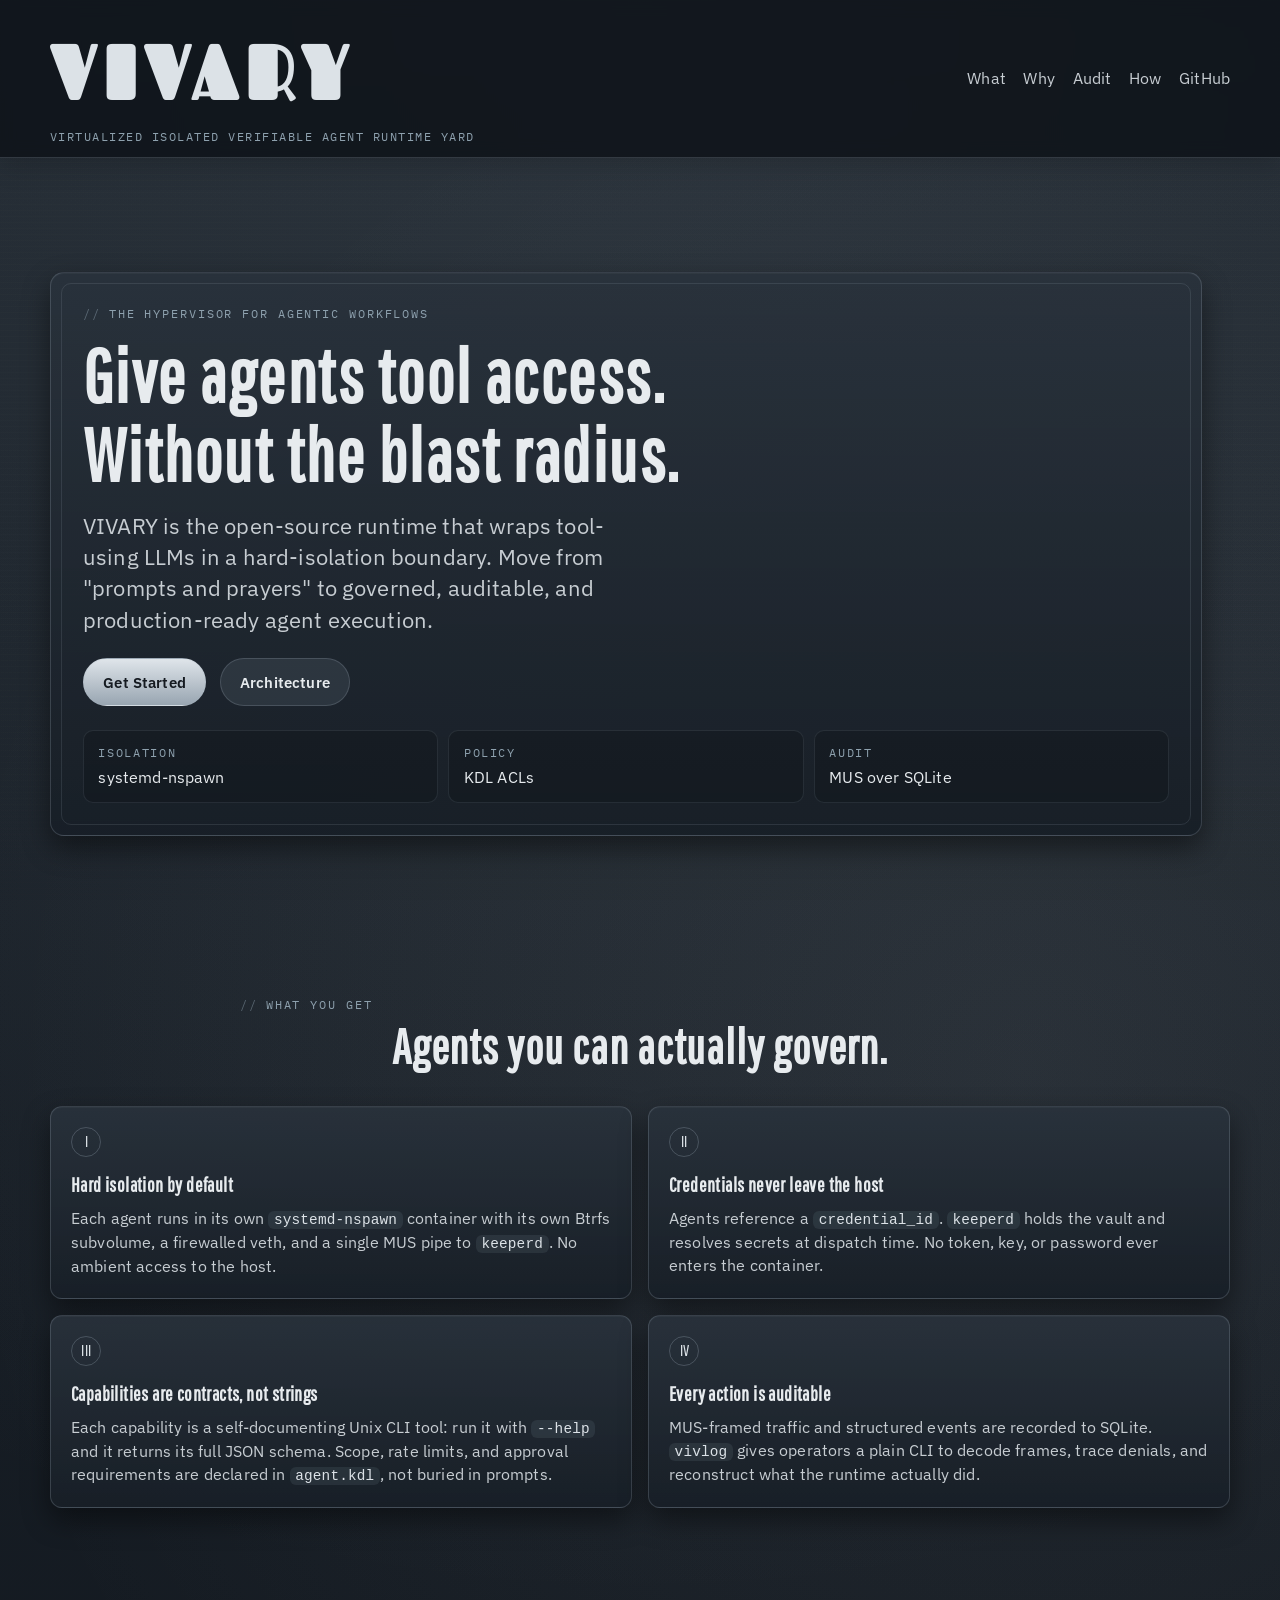
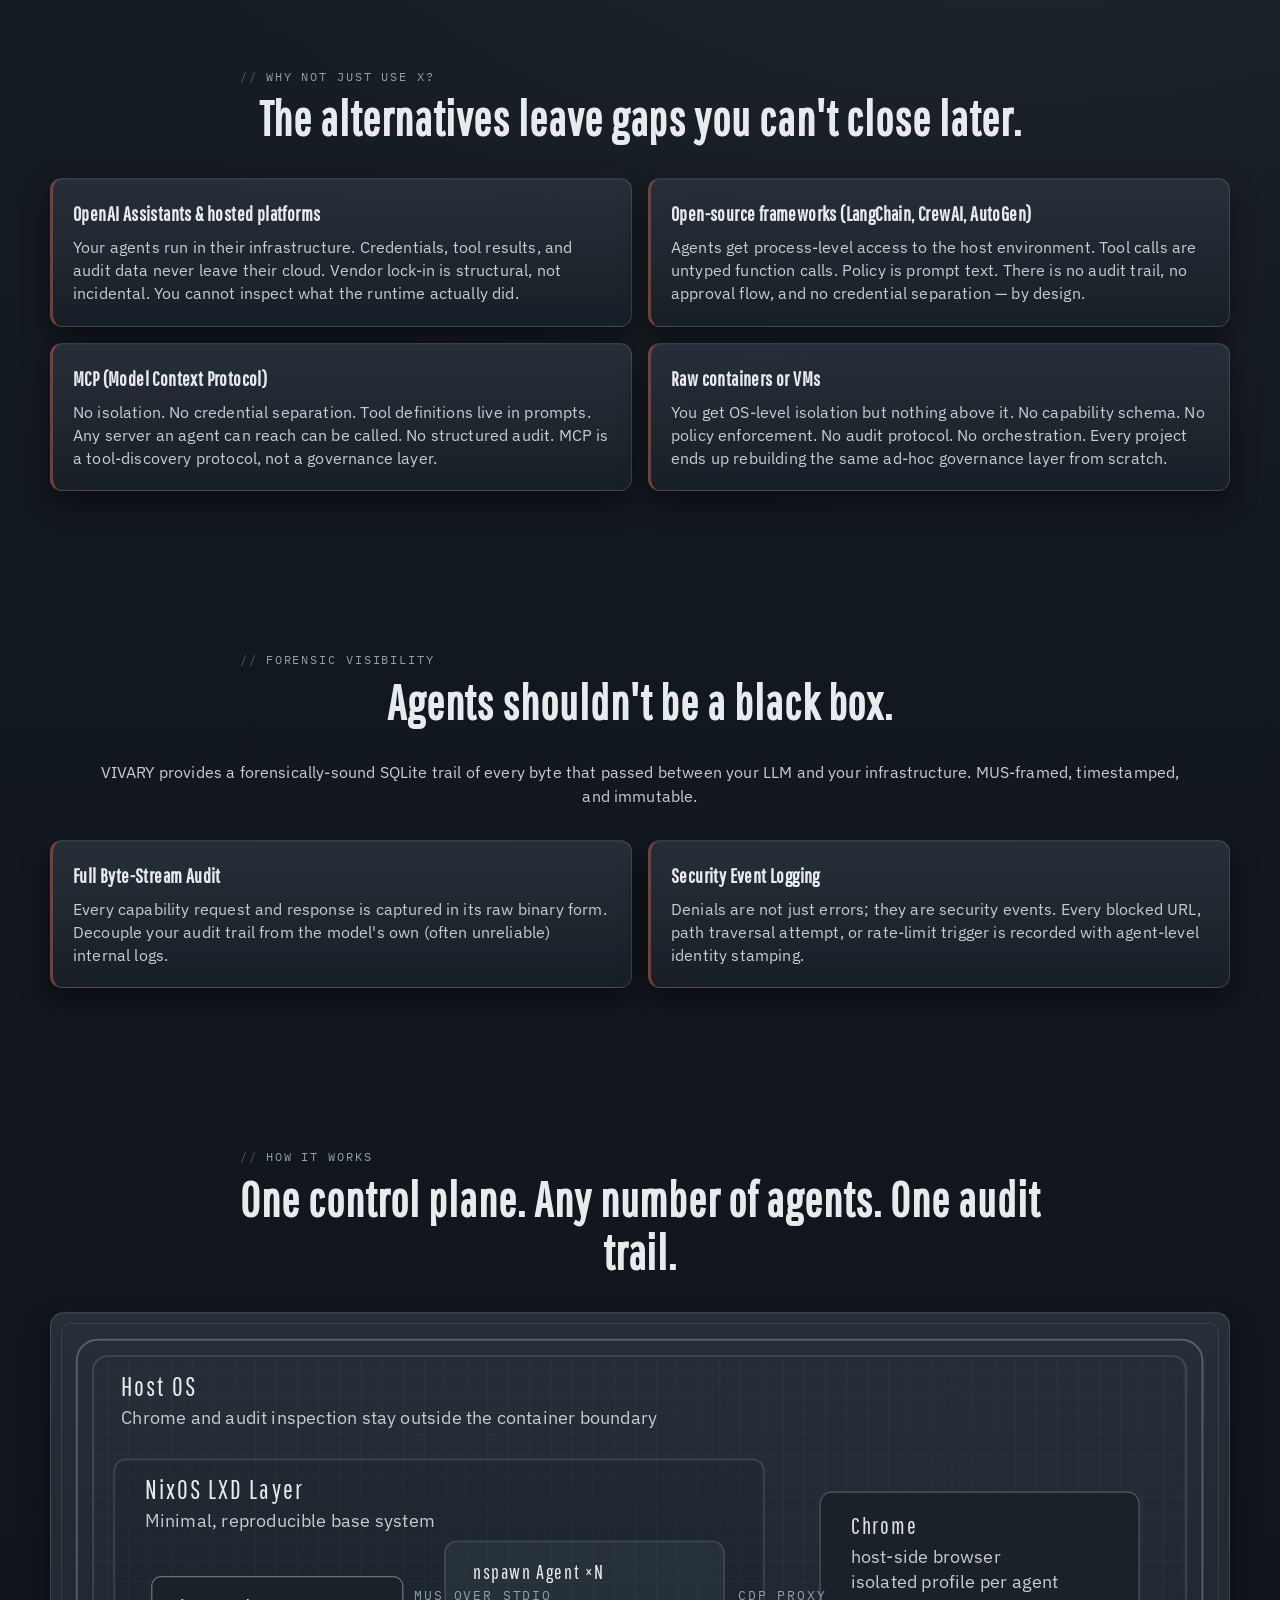
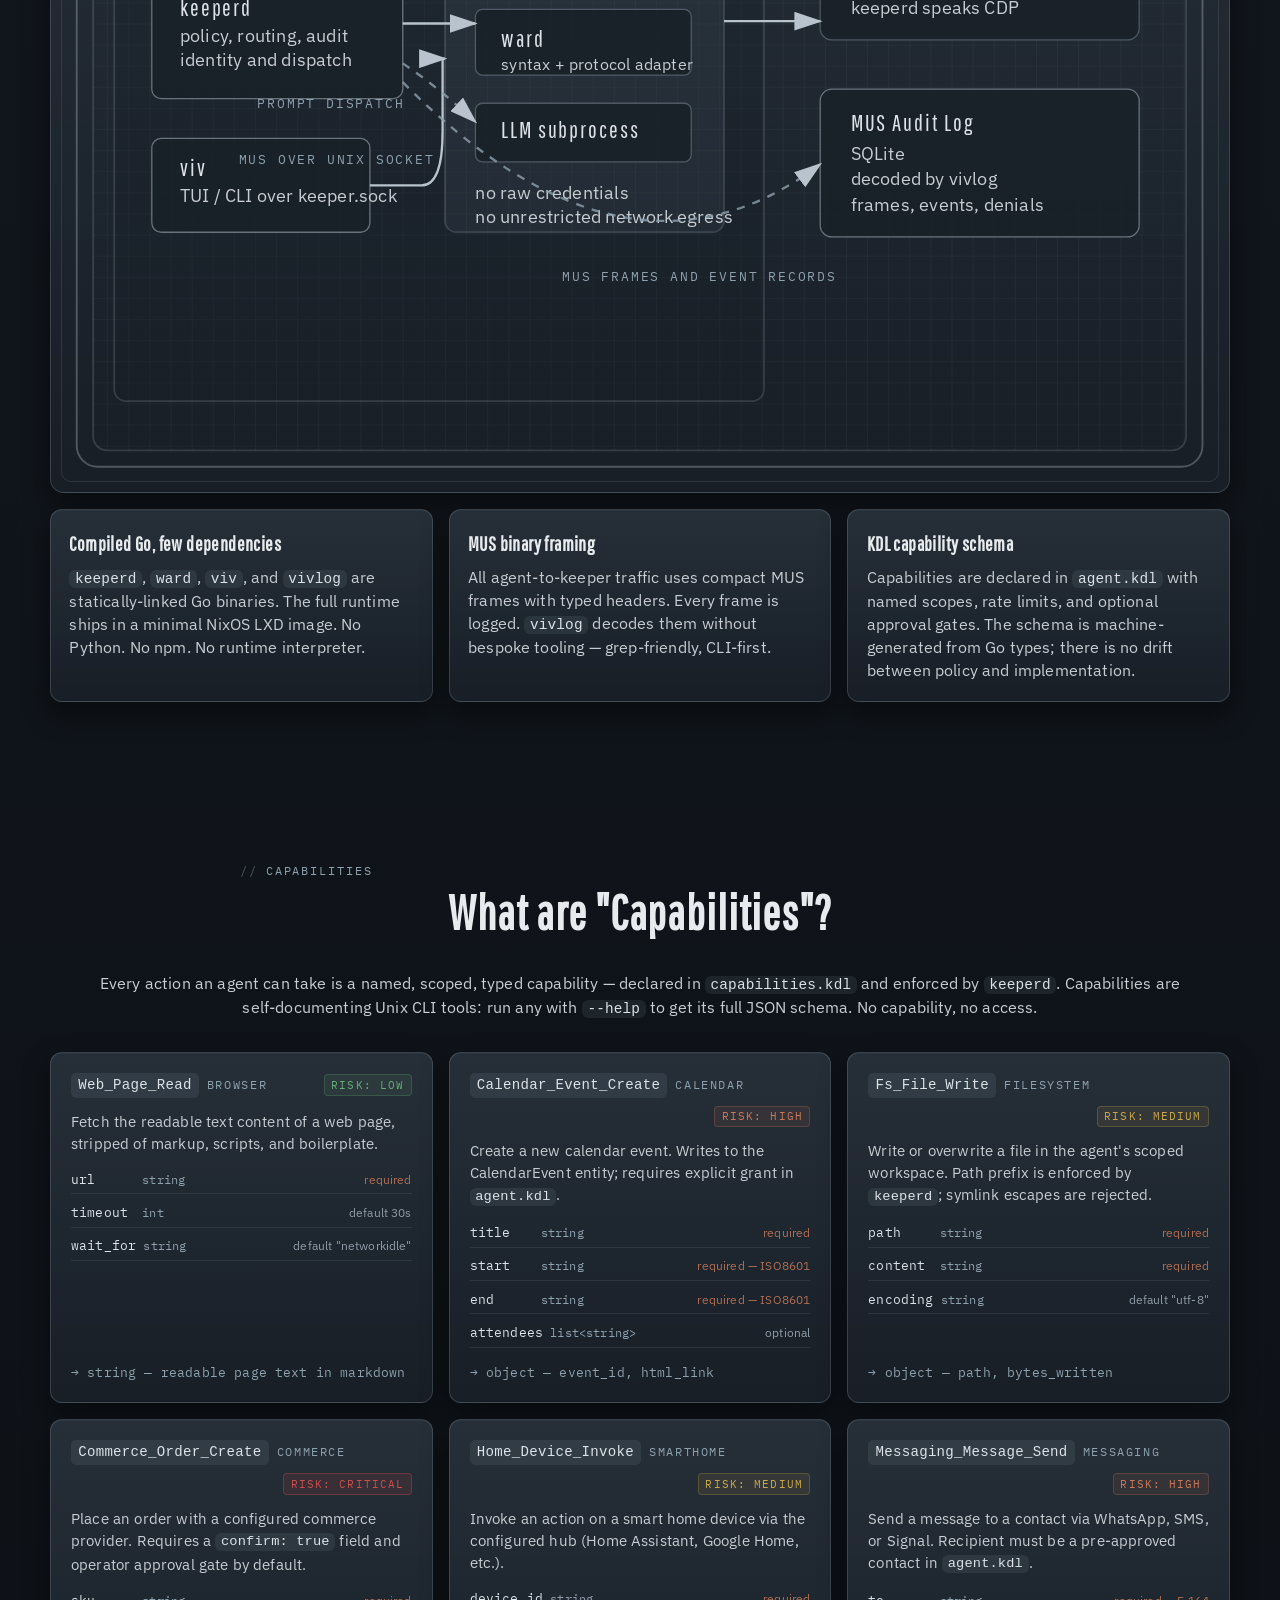
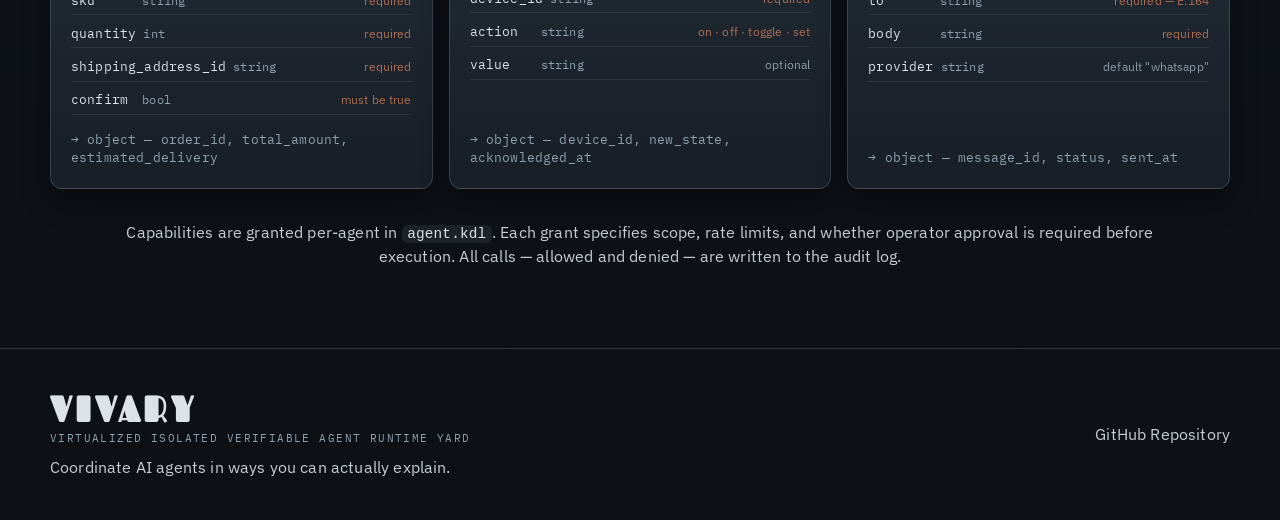
==== commit 5ca5765f: "google fonts" ====
--- a/website/index.html
+++ b/website/index.html
@@ -5,6 +5,9 @@
     <meta name="viewport" content="width=device-width, initial-scale=1.0">
     <title>VIVARY - Coordinate AI agents in ways you can actually explain.</title>
     <link rel="stylesheet" href="style.css">
+    <link rel="preconnect" href="https://fonts.googleapis.com">
+    <link rel="preconnect" href="https://fonts.gstatic.com" crossorigin>
+    <link href="https://fonts.googleapis.com/css2?family=Fascinate&family=Pathway+Gothic+One&family=IBM+Plex+Sans:wght@400;500;600&family=IBM+Plex+Mono:wght@400;500&display=swap" rel="stylesheet">
 </head>
 <body>
     <div class="page-shell">
--- a/website/style.css
+++ b/website/style.css
@@ -12,10 +12,10 @@
     --line: rgba(167, 181, 194, 0.22);
     --line-soft: rgba(167, 181, 194, 0.12);
     --shadow: rgba(0, 0, 0, 0.45);
-    --font-display: "Arial Narrow", "Franklin Gothic Medium", "Avenir Next Condensed", sans-serif;
-    --font-logo: "Georgia", "Times New Roman", serif;
-    --font-body: "Segoe UI", "Avenir Next", "Helvetica Neue", Arial, sans-serif;
-    --font-mono: "SFMono-Regular", Consolas, "Liberation Mono", monospace;
+    --font-display: 'Pathway Gothic One', sans-serif;
+    --font-logo: 'Fascinate', serif;
+    --font-body: 'IBM Plex Sans', sans-serif;
+    --font-mono: 'IBM Plex Mono', monospace;
 }
 
 * {
